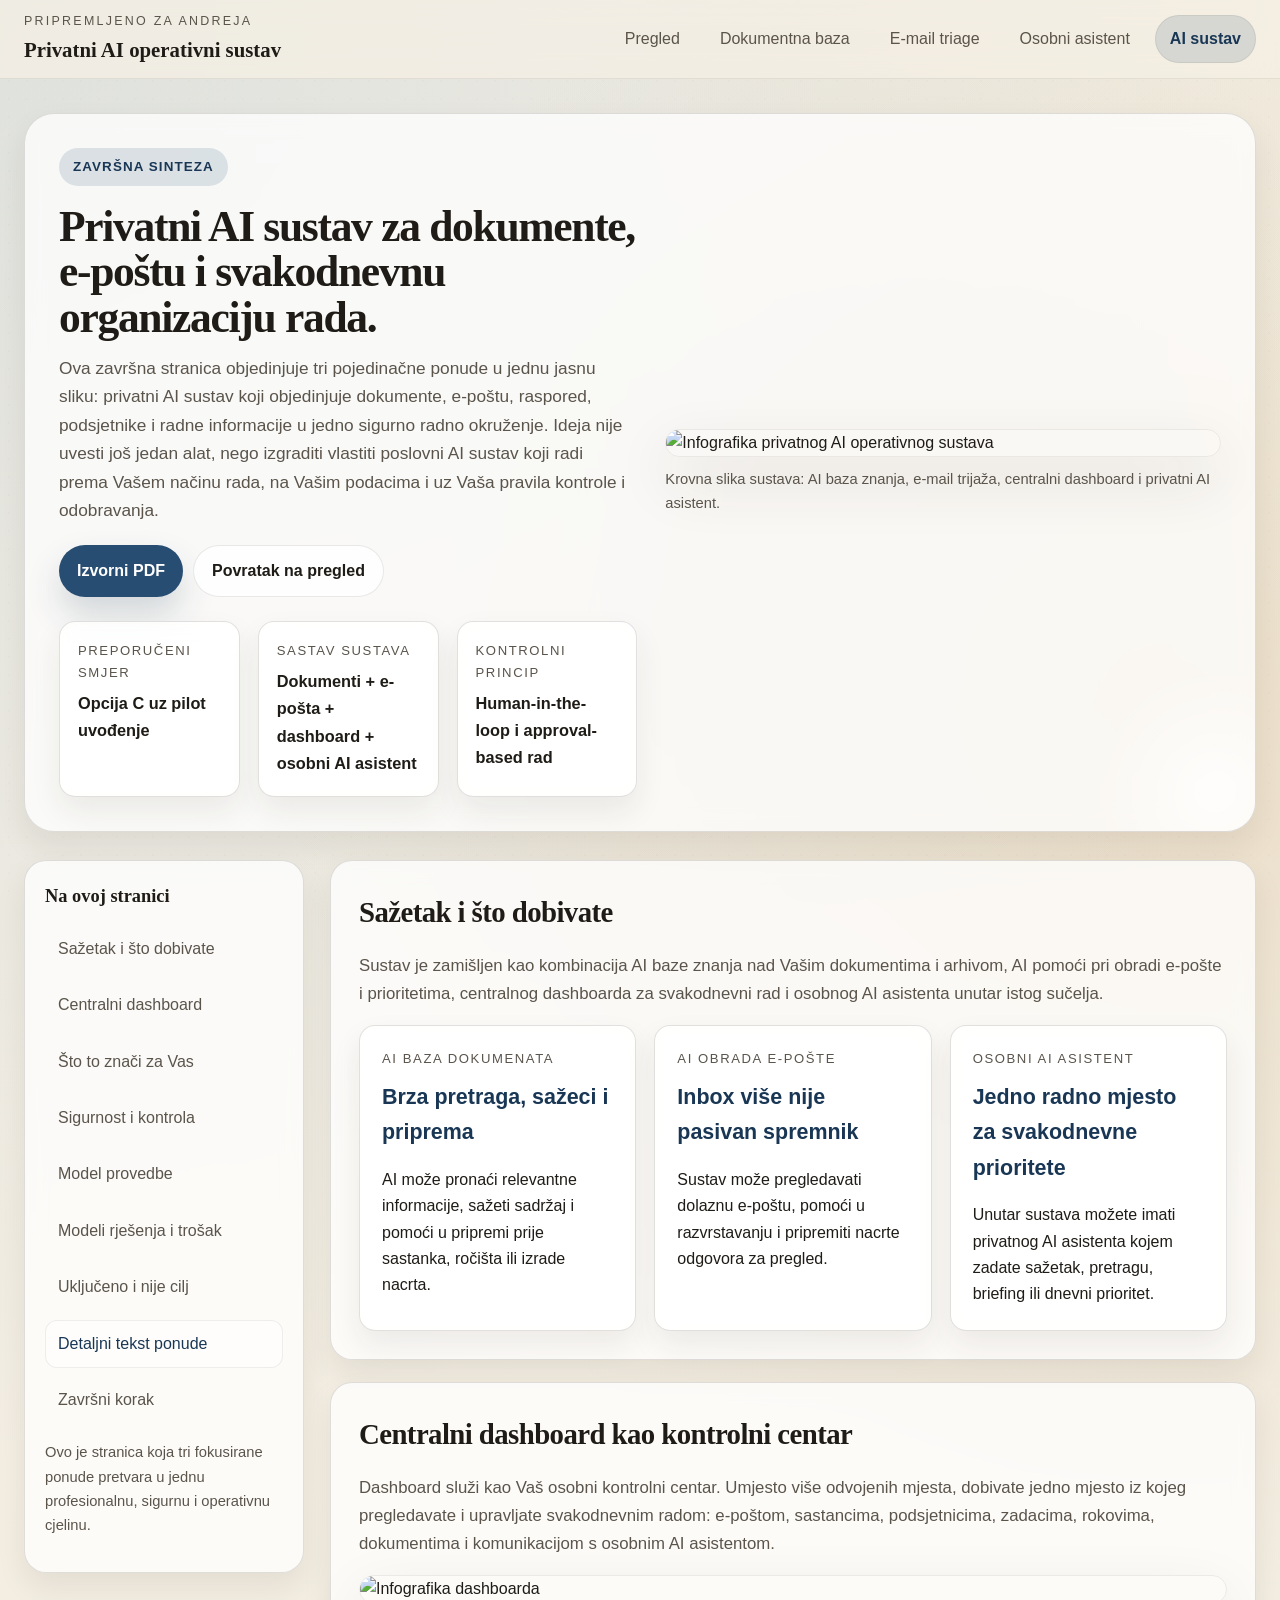
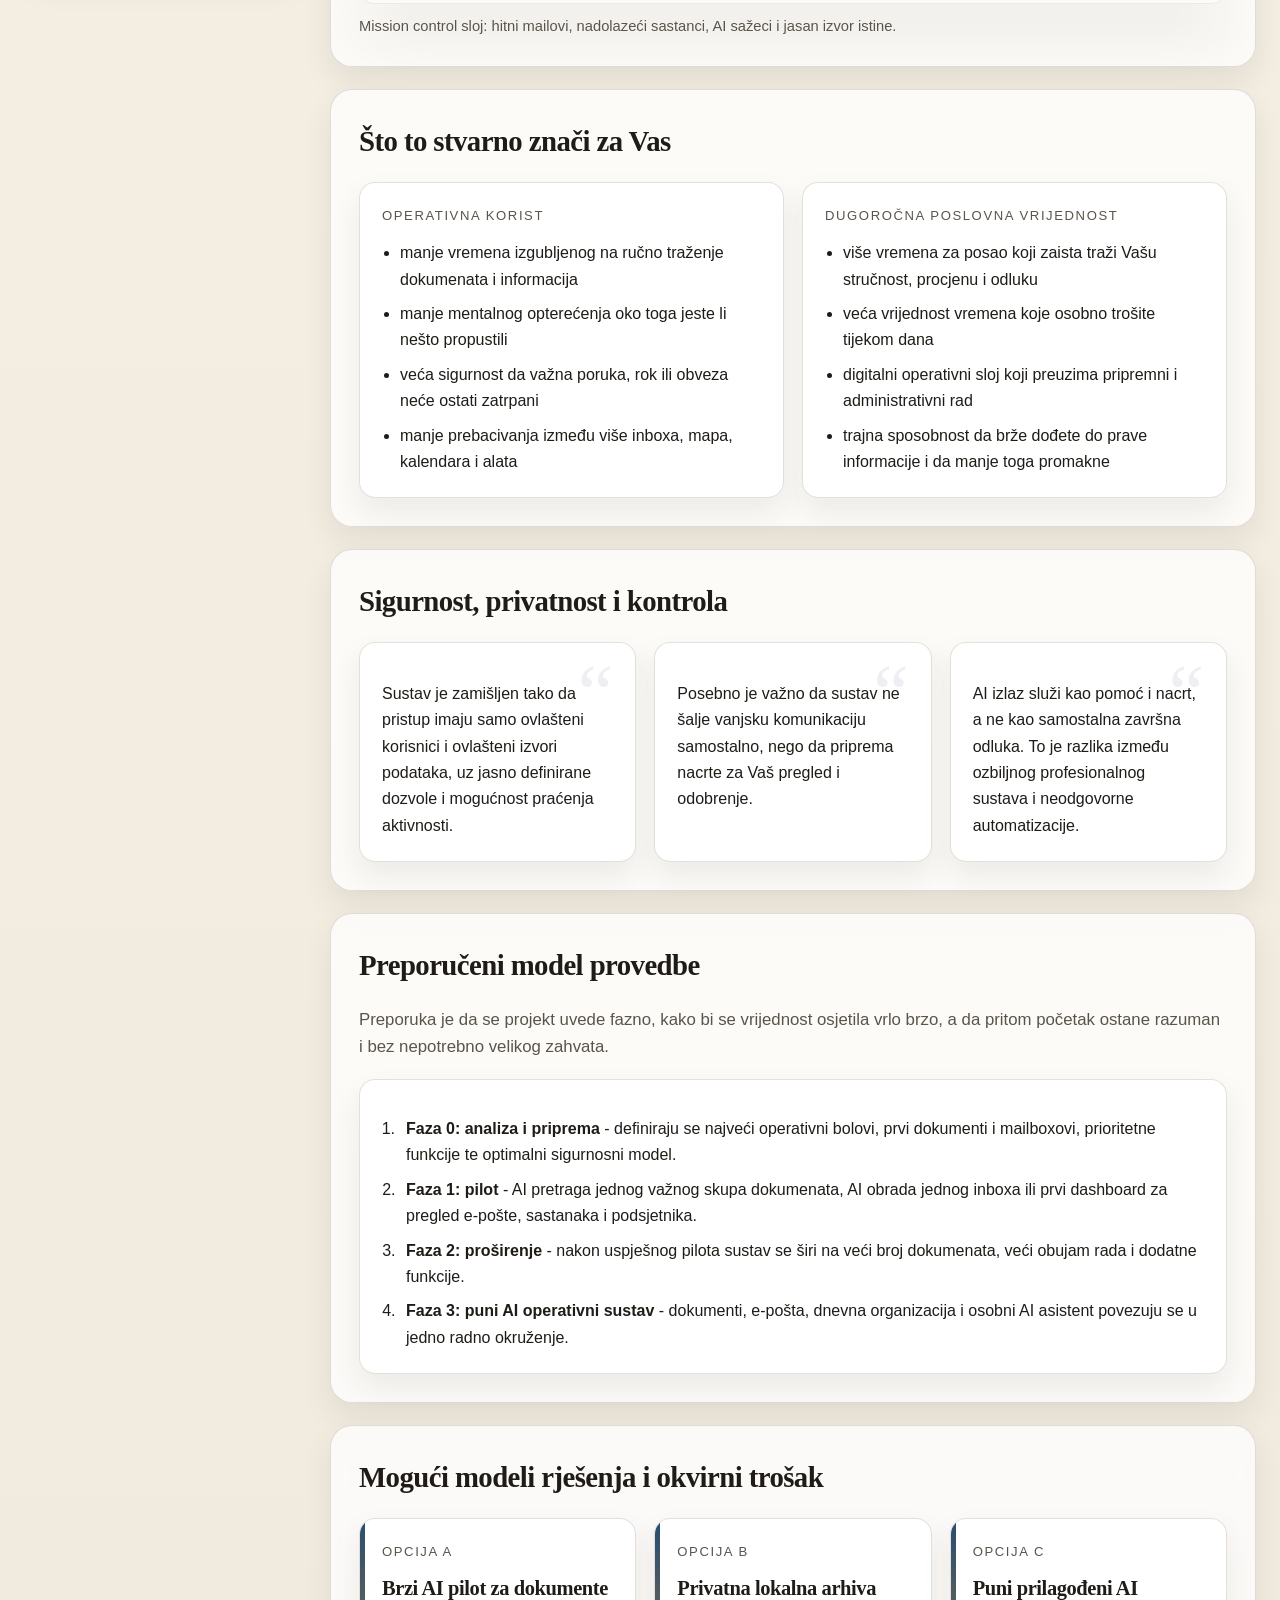
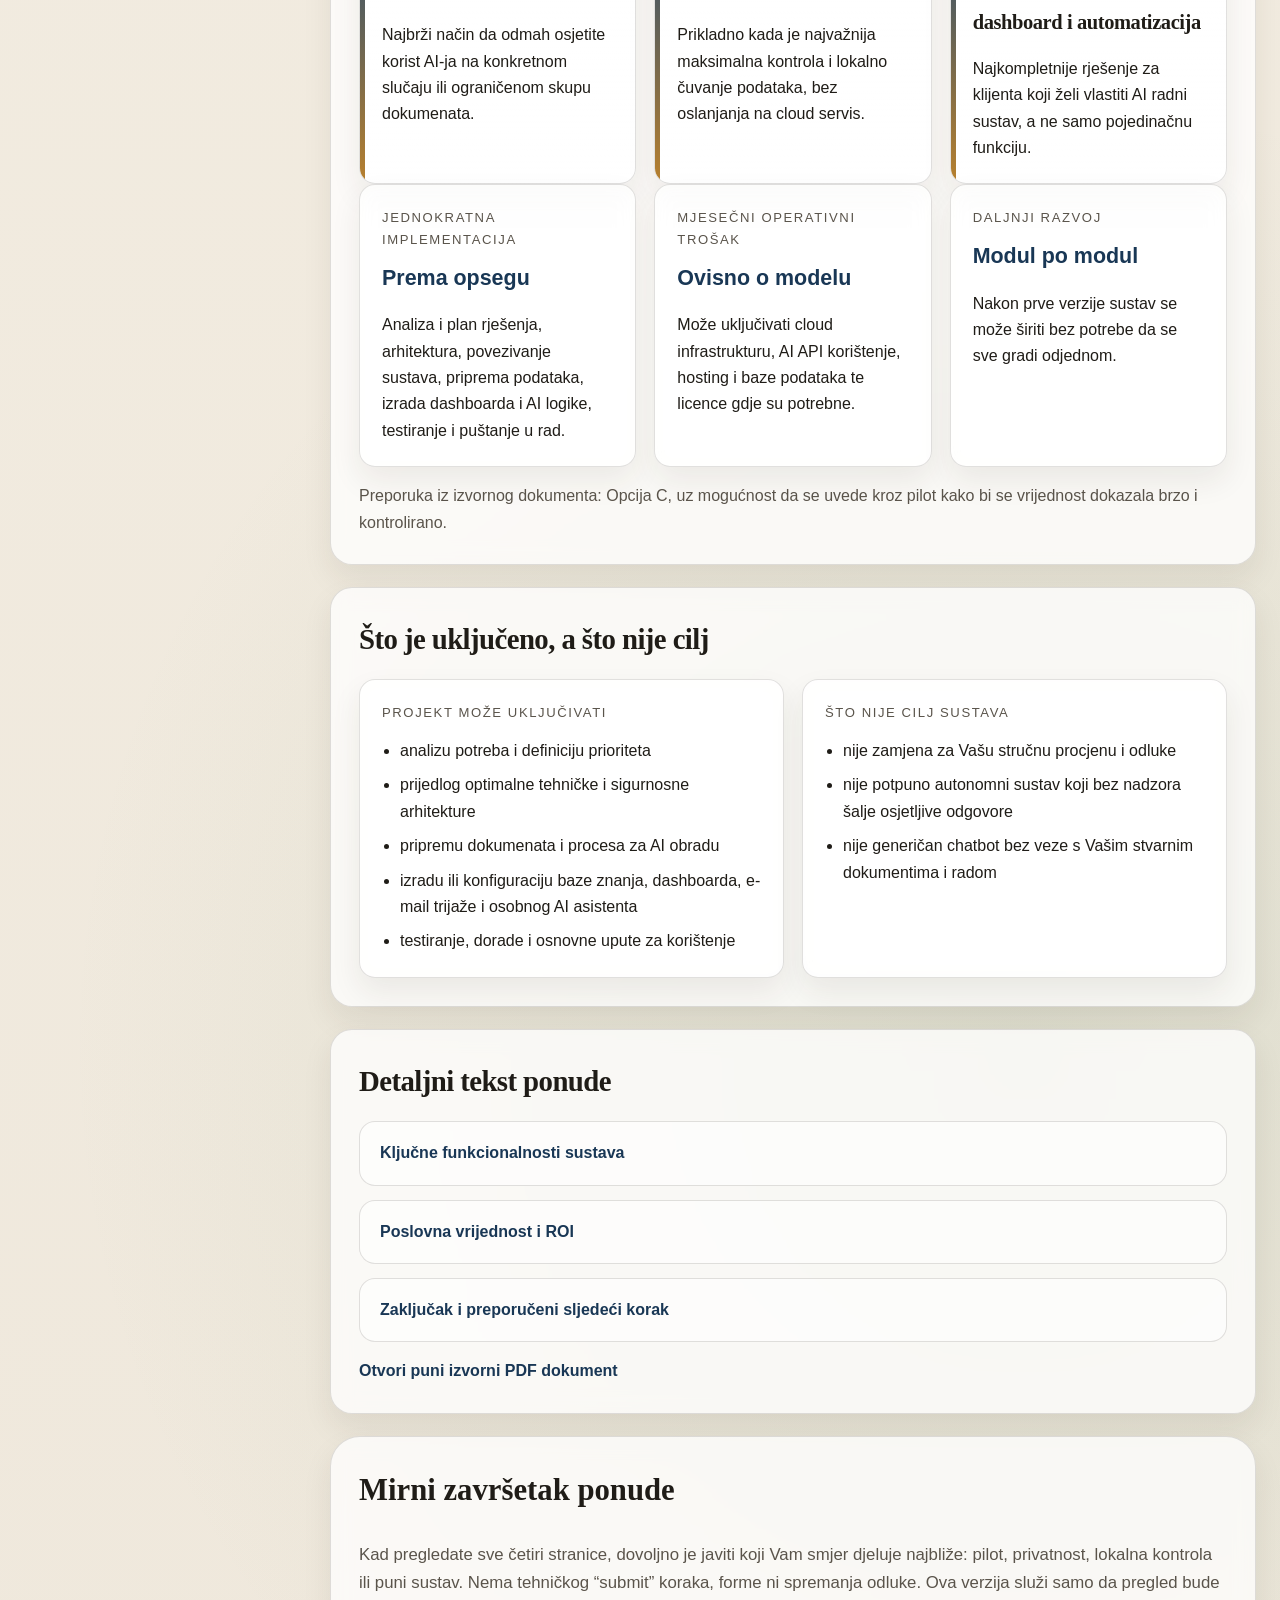
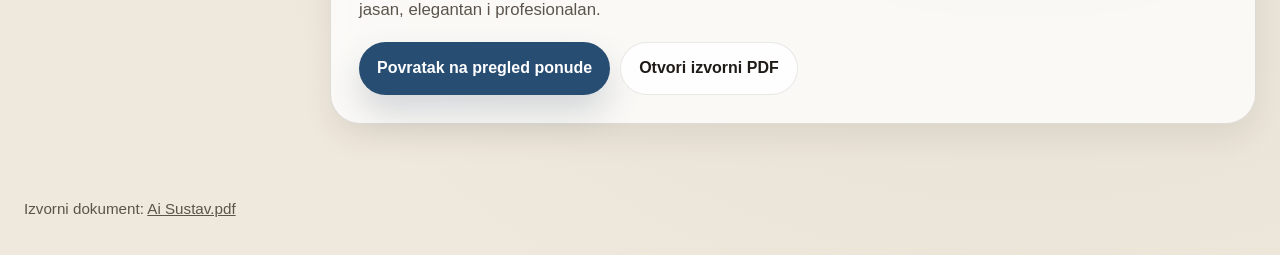
==== ai-sustav.html @ f087aecd "Add Andrej offer microsite" ====
<!DOCTYPE html>
<html lang="hr">
<head>
  <meta charset="UTF-8">
  <meta name="viewport" content="width=device-width, initial-scale=1.0">
  <title>Privatni AI sustav | Ponuda za Andreja</title>
  <link rel="stylesheet" href="styles.css">
  <link rel="icon" href="favicon.svg" type="image/svg+xml">
</head>
<body class="theme-system">
  <header class="topbar">
    <div class="topbar-inner">
      <div class="brand">
        <span class="brand-kicker">Pripremljeno za Andreja</span>
        <span class="brand-name">Privatni AI operativni sustav</span>
      </div>
      <nav class="site-nav" aria-label="Glavna navigacija">
        <a href="index.html">Pregled</a>
        <a href="dokumentna-baza.html">Dokumentna baza</a>
        <a href="email-triage.html">E-mail triage</a>
        <a href="osobni-asistent.html">Osobni asistent</a>
        <a href="ai-sustav.html">AI sustav</a>
      </nav>
    </div>
  </header>

  <main class="page-shell">
    <section class="hero">
      <div class="hero-grid">
        <div>
          <span class="eyebrow">Završna sinteza</span>
          <h1>Privatni AI sustav za dokumente, e-poštu i svakodnevnu organizaciju rada.</h1>
          <p class="hero-lead">
            Ova završna stranica objedinjuje tri pojedinačne ponude u jednu jasnu sliku: privatni AI sustav koji
            objedinjuje dokumente, e-poštu, raspored, podsjetnike i radne informacije u jedno sigurno radno okruženje.
            Ideja nije uvesti još jedan alat, nego izgraditi vlastiti poslovni AI sustav koji radi prema Vašem načinu rada,
            na Vašim podacima i uz Vaša pravila kontrole i odobravanja.
          </p>
          <div class="action-row">
            <a class="button-link" href="Ai Sustav.pdf">Izvorni PDF</a>
            <a class="button-link secondary" href="index.html">Povratak na pregled</a>
          </div>
          <div class="hero-meta">
            <article class="meta-card">
              <span class="meta-label">Preporučeni smjer</span>
              <span class="meta-value">Opcija C uz pilot uvođenje</span>
            </article>
            <article class="meta-card">
              <span class="meta-label">Sastav sustava</span>
              <span class="meta-value">Dokumenti + e-pošta + dashboard + osobni AI asistent</span>
            </article>
            <article class="meta-card">
              <span class="meta-label">Kontrolni princip</span>
              <span class="meta-value">Human-in-the-loop i approval-based rad</span>
            </article>
          </div>
        </div>
        <figure class="hero-figure">
          <img src="ai sustav - ovo na kraju.png" alt="Infografika privatnog AI operativnog sustava">
          <figcaption class="figure-caption">Krovna slika sustava: AI baza znanja, e-mail trijaža, centralni dashboard i privatni AI asistent.</figcaption>
        </figure>
      </div>
    </section>

    <div class="page-layout">
      <aside class="toc-panel">
        <h2 class="toc-title">Na ovoj stranici</h2>
        <ol class="toc-list"></ol>
        <p class="toc-help">Ovo je stranica koja tri fokusirane ponude pretvara u jednu profesionalnu, sigurnu i operativnu cjelinu.</p>
      </aside>

      <div class="content-stack">
        <section class="content-panel" data-toc="Sažetak i što dobivate">
          <h2>Sažetak i što dobivate</h2>
          <p class="lede">
            Sustav je zamišljen kao kombinacija AI baze znanja nad Vašim dokumentima i arhivom, AI pomoći pri obradi
            e-pošte i prioritetima, centralnog dashboarda za svakodnevni rad i osobnog AI asistenta unutar istog sučelja.
          </p>
          <div class="fact-grid">
            <article class="fact-card">
              <span class="fact-label">AI baza dokumenata</span>
              <strong>Brza pretraga, sažeci i priprema</strong>
              <p>AI može pronaći relevantne informacije, sažeti sadržaj i pomoći u pripremi prije sastanka, ročišta ili izrade nacrta.</p>
            </article>
            <article class="fact-card">
              <span class="fact-label">AI obrada e-pošte</span>
              <strong>Inbox više nije pasivan spremnik</strong>
              <p>Sustav može pregledavati dolaznu e-poštu, pomoći u razvrstavanju i pripremiti nacrte odgovora za pregled.</p>
            </article>
            <article class="fact-card">
              <span class="fact-label">Osobni AI asistent</span>
              <strong>Jedno radno mjesto za svakodnevne prioritete</strong>
              <p>Unutar sustava možete imati privatnog AI asistenta kojem zadate sažetak, pretragu, briefing ili dnevni prioritet.</p>
            </article>
          </div>
        </section>

        <section class="content-panel" data-toc="Centralni dashboard">
          <h2>Centralni dashboard kao kontrolni centar</h2>
          <p class="lede">
            Dashboard služi kao Vaš osobni kontrolni centar. Umjesto više odvojenih mjesta, dobivate jedno mjesto iz
            kojeg pregledavate i upravljate svakodnevnim radom: e-poštom, sastancima, podsjetnicima, zadacima,
            rokovima, dokumentima i komunikacijom s osobnim AI asistentom.
          </p>
          <figure class="inline-figure">
            <img src="dashboard.png" alt="Infografika dashboarda">
            <figcaption class="figure-caption">Mission control sloj: hitni mailovi, nadolazeći sastanci, AI sažeci i jasan izvor istine.</figcaption>
          </figure>
        </section>

        <section class="content-panel" data-toc="Što to znači za Vas">
          <h2>Što to stvarno znači za Vas</h2>
          <div class="split-grid">
            <article class="list-card">
              <span class="fact-label">Operativna korist</span>
              <ul>
                <li>manje vremena izgubljenog na ručno traženje dokumenata i informacija</li>
                <li>manje mentalnog opterećenja oko toga jeste li nešto propustili</li>
                <li>veća sigurnost da važna poruka, rok ili obveza neće ostati zatrpani</li>
                <li>manje prebacivanja između više inboxa, mapa, kalendara i alata</li>
              </ul>
            </article>
            <article class="list-card">
              <span class="fact-label">Dugoročna poslovna vrijednost</span>
              <ul>
                <li>više vremena za posao koji zaista traži Vašu stručnost, procjenu i odluku</li>
                <li>veća vrijednost vremena koje osobno trošite tijekom dana</li>
                <li>digitalni operativni sloj koji preuzima pripremni i administrativni rad</li>
                <li>trajna sposobnost da brže dođete do prave informacije i da manje toga promakne</li>
              </ul>
            </article>
          </div>
        </section>

        <section class="content-panel" data-toc="Sigurnost i kontrola">
          <h2>Sigurnost, privatnost i kontrola</h2>
          <div class="quote-grid">
            <article class="quote-card">
              <p>Sustav je zamišljen tako da pristup imaju samo ovlašteni korisnici i ovlašteni izvori podataka, uz jasno definirane dozvole i mogućnost praćenja aktivnosti.</p>
            </article>
            <article class="quote-card">
              <p>Posebno je važno da sustav ne šalje vanjsku komunikaciju samostalno, nego da priprema nacrte za Vaš pregled i odobrenje.</p>
            </article>
            <article class="quote-card">
              <p>AI izlaz služi kao pomoć i nacrt, a ne kao samostalna završna odluka. To je razlika između ozbiljnog profesionalnog sustava i neodgovorne automatizacije.</p>
            </article>
          </div>
        </section>

        <section class="content-panel" data-toc="Model provedbe">
          <h2>Preporučeni model provedbe</h2>
          <p class="lede">
            Preporuka je da se projekt uvede fazno, kako bi se vrijednost osjetila vrlo brzo, a da pritom početak ostane
            razuman i bez nepotrebno velikog zahvata.
          </p>
          <article class="timeline-card">
            <ol class="timeline-list">
              <li><strong>Faza 0: analiza i priprema</strong> - definiraju se najveći operativni bolovi, prvi dokumenti i mailboxovi, prioritetne funkcije te optimalni sigurnosni model.</li>
              <li><strong>Faza 1: pilot</strong> - AI pretraga jednog važnog skupa dokumenata, AI obrada jednog inboxa ili prvi dashboard za pregled e-pošte, sastanaka i podsjetnika.</li>
              <li><strong>Faza 2: proširenje</strong> - nakon uspješnog pilota sustav se širi na veći broj dokumenata, veći obujam rada i dodatne funkcije.</li>
              <li><strong>Faza 3: puni AI operativni sustav</strong> - dokumenti, e-pošta, dnevna organizacija i osobni AI asistent povezuju se u jedno radno okruženje.</li>
            </ol>
          </article>
        </section>

        <section class="content-panel" data-toc="Modeli rješenja i trošak">
          <h2>Mogući modeli rješenja i okvirni trošak</h2>
          <div class="option-grid">
            <article class="option-card">
              <span class="option-label">Opcija A</span>
              <h3 class="option-title">Brzi AI pilot za dokumente</h3>
              <p>Najbrži način da odmah osjetite korist AI-ja na konkretnom slučaju ili ograničenom skupu dokumenata.</p>
            </article>
            <article class="option-card">
              <span class="option-label">Opcija B</span>
              <h3 class="option-title">Privatna lokalna arhiva</h3>
              <p>Prikladno kada je najvažnija maksimalna kontrola i lokalno čuvanje podataka, bez oslanjanja na cloud servis.</p>
            </article>
            <article class="option-card">
              <span class="option-label">Opcija C</span>
              <h3 class="option-title">Puni prilagođeni AI dashboard i automatizacija</h3>
              <p>Najkompletnije rješenje za klijenta koji želi vlastiti AI radni sustav, a ne samo pojedinačnu funkciju.</p>
            </article>
          </div>
          <div class="pricing-grid">
            <article class="pricing-card">
              <span class="pricing-label">Jednokratna implementacija</span>
              <span class="pricing-value">Prema opsegu</span>
              <p>Analiza i plan rješenja, arhitektura, povezivanje sustava, priprema podataka, izrada dashboarda i AI logike, testiranje i puštanje u rad.</p>
            </article>
            <article class="pricing-card">
              <span class="pricing-label">Mjesečni operativni trošak</span>
              <span class="pricing-value">Ovisno o modelu</span>
              <p>Može uključivati cloud infrastrukturu, AI API korištenje, hosting i baze podataka te licence gdje su potrebne.</p>
            </article>
            <article class="pricing-card">
              <span class="pricing-label">Daljnji razvoj</span>
              <span class="pricing-value">Modul po modul</span>
              <p>Nakon prve verzije sustav se može širiti bez potrebe da se sve gradi odjednom.</p>
            </article>
          </div>
          <p class="muted">Preporuka iz izvornog dokumenta: Opcija C, uz mogućnost da se uvede kroz pilot kako bi se vrijednost dokazala brzo i kontrolirano.</p>
        </section>

        <section class="content-panel" data-toc="Uključeno i nije cilj">
          <h2>Što je uključeno, a što nije cilj</h2>
          <div class="split-grid">
            <article class="list-card">
              <span class="fact-label">Projekt može uključivati</span>
              <ul>
                <li>analizu potreba i definiciju prioriteta</li>
                <li>prijedlog optimalne tehničke i sigurnosne arhitekture</li>
                <li>pripremu dokumenata i procesa za AI obradu</li>
                <li>izradu ili konfiguraciju baze znanja, dashboarda, e-mail trijaže i osobnog AI asistenta</li>
                <li>testiranje, dorade i osnovne upute za korištenje</li>
              </ul>
            </article>
            <article class="list-card">
              <span class="fact-label">Što nije cilj sustava</span>
              <ul>
                <li>nije zamjena za Vašu stručnu procjenu i odluke</li>
                <li>nije potpuno autonomni sustav koji bez nadzora šalje osjetljive odgovore</li>
                <li>nije generičan chatbot bez veze s Vašim stvarnim dokumentima i radom</li>
              </ul>
            </article>
          </div>
        </section>

        <section class="content-panel" data-toc="Detaljni tekst ponude">
          <h2>Detaljni tekst ponude</h2>
          <details class="expandable">
            <summary>Ključne funkcionalnosti sustava</summary>
            <div class="expandable-content stack-sm">
              <p>Sustav može pretraživati postojeće dokumente, OCR-irati nove skenove i omogućiti brzo pronalaženje sadržaja kroz prirodni upit, umjesto ručnog prekopavanja po mapama.</p>
              <p>Može pomagati da inbox prestane biti pasivan spremnik svega i postane radni tok: označavanje važnih poruka, grupiranje po hitnosti ili vrsti, isticanje poruka koje traže odgovor, odluku ili follow-up te pripremu nacrta odgovora za pregled.</p>
              <p>AI asistent unutar sustava nije generičan. Njegova vrijednost je u tome što radi na Vašim dokumentima, Vašem kontekstu i Vašem načinu rada.</p>
            </div>
          </details>
          <details class="expandable">
            <summary>Poslovna vrijednost i ROI</summary>
            <div class="expandable-content stack-sm">
              <p>Ovakav sustav nije zamišljen kao zamjena za stručnu procjenu, nego kao sloj koji preuzima značajan dio operativnog, pripremnog i administrativnog rada koji inače troši sate pažnje svaki tjedan.</p>
              <p>U hrvatskom kontekstu, administrativno-operativna podrška okvirno se najčešće kreće oko približno 1.000 € do 1.450 € neto mjesečno, dok je stvarni trošak poslodavca osjetno viši. Zato ovakav AI sustav ima smisla promatrati kao digitalni operativni sloj koji može preuzeti značajan dio tog rada.</p>
            </div>
          </details>
          <details class="expandable">
            <summary>Zaključak i preporučeni sljedeći korak</summary>
            <div class="expandable-content stack-sm">
              <p>Najveća vrijednost nije samo u tome što sustav “ima AI”, nego u tome što taj AI radi korisne, konkretne i svakodnevno primjenjive stvari: brže pronalazi informacije, smanjuje ručni rad, donosi više reda u svakodnevni operativni kaos i pomaže da manje toga promakne.</p>
              <p>Predloženi sljedeći korak je kratka faza definicije opsega nakon koje se zaključuje koja je prva verzija najpametniji početak, koji je idealan pilot i koji su prioritetni moduli.</p>
            </div>
          </details>
          <p><a class="text-link" href="Ai Sustav.pdf">Otvori puni izvorni PDF dokument</a></p>
        </section>

        <section class="cta-panel" data-toc="Završni korak">
          <h2>Mirni završetak ponude</h2>
          <p class="lede">
            Kad pregledate sve četiri stranice, dovoljno je javiti koji Vam smjer djeluje najbliže: pilot, privatnost,
            lokalna kontrola ili puni sustav. Nema tehničkog “submit” koraka, forme ni spremanja odluke. Ova verzija služi
            samo da pregled bude jasan, elegantan i profesionalan.
          </p>
          <div class="action-row">
            <a class="button-link" href="index.html">Povratak na pregled ponude</a>
            <a class="button-link secondary" href="Ai Sustav.pdf">Otvori izvorni PDF</a>
          </div>
        </section>
      </div>
    </div>
  </main>

  <footer class="site-footer">
    <div class="site-footer-inner">
      <p>Izvorni dokument: <a href="Ai Sustav.pdf">Ai Sustav.pdf</a></p>
    </div>
  </footer>

  <script src="site.js"></script>
</body>
</html>
---- styles.css ----
:root {
  --bg: #f3eee3;
  --bg-soft: rgba(255, 251, 244, 0.78);
  --surface: rgba(255, 255, 255, 0.76);
  --surface-strong: rgba(255, 255, 255, 0.92);
  --line: rgba(44, 39, 31, 0.14);
  --line-strong: rgba(44, 39, 31, 0.22);
  --ink: #1f1c17;
  --ink-soft: #5a544b;
  --accent: #305f83;
  --accent-soft: rgba(48, 95, 131, 0.13);
  --accent-strong: #1f4f73;
  --accent-alt: #b47a26;
  --shadow: 0 24px 60px rgba(49, 38, 20, 0.12);
  --shadow-soft: 0 14px 30px rgba(49, 38, 20, 0.08);
  --radius-xl: 30px;
  --radius-lg: 22px;
  --radius-md: 16px;
  --radius-sm: 12px;
  --content-width: 1480px;
  --font-display: "Palatino Linotype", "Book Antiqua", Palatino, serif;
  --font-body: "Aptos", "Segoe UI", "Trebuchet MS", sans-serif;
}

*,
*::before,
*::after {
  box-sizing: border-box;
}

html {
  scroll-behavior: smooth;
}

body {
  margin: 0;
  color: var(--ink);
  font-family: var(--font-body);
  line-height: 1.65;
  background:
    radial-gradient(circle at top left, rgba(88, 136, 173, 0.14), transparent 28%),
    radial-gradient(circle at 92% 14%, rgba(180, 122, 38, 0.14), transparent 20%),
    radial-gradient(circle at 80% 84%, rgba(90, 134, 92, 0.12), transparent 22%),
    linear-gradient(180deg, #f5f0e5 0%, #efe8dc 100%);
}

body::before {
  content: "";
  position: fixed;
  inset: 0;
  pointer-events: none;
  background-image:
    linear-gradient(rgba(255, 255, 255, 0.08), rgba(255, 255, 255, 0.08)),
    radial-gradient(rgba(31, 28, 23, 0.03) 0.75px, transparent 0.75px);
  background-size: auto, 18px 18px;
  opacity: 0.42;
  mix-blend-mode: multiply;
}

body.theme-docs {
  --accent: #65844e;
  --accent-soft: rgba(101, 132, 78, 0.14);
  --accent-strong: #4f6c3c;
  --accent-alt: #c58e34;
}

body.theme-email {
  --accent: #4d7eab;
  --accent-soft: rgba(77, 126, 171, 0.14);
  --accent-strong: #33678f;
  --accent-alt: #c88b2a;
}

body.theme-assistant {
  --accent: #416f9a;
  --accent-soft: rgba(65, 111, 154, 0.14);
  --accent-strong: #285780;
  --accent-alt: #af7c2f;
}

body.theme-system {
  --accent: #284d73;
  --accent-soft: rgba(40, 77, 115, 0.14);
  --accent-strong: #193755;
  --accent-alt: #b7802e;
}

a {
  color: inherit;
}

img {
  display: block;
  max-width: 100%;
}

.topbar {
  position: sticky;
  top: 0;
  z-index: 10;
  backdrop-filter: blur(14px);
  background: rgba(245, 240, 229, 0.72);
  border-bottom: 1px solid rgba(44, 39, 31, 0.08);
}

.topbar-inner,
.page-shell,
.site-footer-inner {
  width: min(calc(100% - 48px), var(--content-width));
  margin: 0 auto;
}

.topbar-inner {
  display: flex;
  align-items: center;
  justify-content: space-between;
  gap: 20px;
  min-height: 78px;
}

.brand {
  display: flex;
  flex-direction: column;
  gap: 2px;
}

.brand-kicker {
  font-size: 0.78rem;
  letter-spacing: 0.18em;
  text-transform: uppercase;
  color: var(--ink-soft);
}

.brand-name {
  font-family: var(--font-display);
  font-size: 1.3rem;
  font-weight: 700;
}

.site-nav {
  display: flex;
  flex-wrap: wrap;
  justify-content: flex-end;
  gap: 10px;
}

.site-nav a {
  padding: 10px 14px;
  border-radius: 999px;
  text-decoration: none;
  color: var(--ink-soft);
  border: 1px solid transparent;
  transition: 160ms ease;
}

.site-nav a:hover,
.site-nav a:focus-visible {
  background: rgba(255, 255, 255, 0.5);
  border-color: rgba(44, 39, 31, 0.1);
  color: var(--ink);
}

.site-nav a.is-current {
  background: var(--accent-soft);
  border-color: rgba(44, 39, 31, 0.08);
  color: var(--accent-strong);
  font-weight: 700;
}

.page-shell {
  padding: 34px 0 72px;
}

.hero,
.content-panel,
.toc-panel,
.cta-panel,
.fact-card,
.option-card,
.teaser-card,
.quote-card,
.comparison-table,
.pricing-card,
.list-card,
.timeline-card,
.meta-card {
  background: var(--surface);
  border: 1px solid var(--line);
  box-shadow: var(--shadow-soft);
  backdrop-filter: blur(10px);
}

.hero {
  position: relative;
  overflow: hidden;
  border-radius: var(--radius-xl);
  padding: 34px;
  margin-bottom: 28px;
}

.hero::after {
  content: "";
  position: absolute;
  inset: auto -80px -80px auto;
  width: 240px;
  height: 240px;
  border-radius: 50%;
  background: radial-gradient(circle, rgba(255, 255, 255, 0.75), transparent 70%);
  pointer-events: none;
}

.hero-grid {
  display: grid;
  grid-template-columns: minmax(0, 1.02fr) minmax(340px, 0.98fr);
  gap: 28px;
  align-items: center;
}

.eyebrow {
  display: inline-flex;
  align-items: center;
  gap: 10px;
  padding: 8px 14px;
  border-radius: 999px;
  background: var(--accent-soft);
  color: var(--accent-strong);
  font-size: 0.84rem;
  font-weight: 700;
  letter-spacing: 0.08em;
  text-transform: uppercase;
}

.hero h1 {
  margin: 18px 0 14px;
  font-family: var(--font-display);
  font-size: clamp(2.6rem, 3.4vw, 4.5rem);
  line-height: 1.04;
  letter-spacing: -0.03em;
}

.hero-lead {
  max-width: 60ch;
  margin: 0 0 20px;
  color: var(--ink-soft);
  font-size: 1.08rem;
}

.hero-meta,
.fact-grid,
.stat-grid,
.option-grid,
.teaser-grid,
.list-grid,
.pricing-grid,
.quote-grid {
  display: grid;
  gap: 18px;
}

.hero-meta {
  grid-template-columns: repeat(3, minmax(0, 1fr));
  margin-top: 24px;
}

.meta-card {
  border-radius: var(--radius-md);
  padding: 18px;
}

.meta-label {
  display: block;
  margin-bottom: 6px;
  color: var(--ink-soft);
  font-size: 0.82rem;
  text-transform: uppercase;
  letter-spacing: 0.12em;
}

.meta-value {
  font-size: 1.02rem;
  font-weight: 700;
}

.hero-figure,
.inline-figure {
  margin: 0;
}

.hero-figure img,
.inline-figure img {
  width: 100%;
  height: auto;
  border-radius: 22px;
  border: 1px solid rgba(44, 39, 31, 0.08);
  box-shadow: var(--shadow);
}

.figure-caption {
  margin-top: 10px;
  color: var(--ink-soft);
  font-size: 0.92rem;
}

.page-layout {
  display: grid;
  grid-template-columns: minmax(220px, 280px) minmax(0, 1fr);
  gap: 26px;
  align-items: start;
}

.toc-panel {
  position: sticky;
  top: 98px;
  border-radius: var(--radius-lg);
  padding: 20px;
}

.toc-title {
  margin: 0 0 14px;
  font-family: var(--font-display);
  font-size: 1.15rem;
}

.toc-list {
  display: flex;
  flex-direction: column;
  gap: 8px;
  margin: 0;
  padding: 0;
  list-style: none;
}

.toc-list a {
  display: block;
  padding: 10px 12px;
  border-radius: 12px;
  text-decoration: none;
  color: var(--ink-soft);
  border: 1px solid transparent;
  transition: 150ms ease;
}

.toc-list a:hover,
.toc-list a:focus-visible,
.toc-list a.is-active {
  background: rgba(255, 255, 255, 0.58);
  border-color: rgba(44, 39, 31, 0.08);
  color: var(--accent-strong);
}

.toc-help {
  margin-top: 16px;
  color: var(--ink-soft);
  font-size: 0.92rem;
}

.content-stack {
  display: flex;
  flex-direction: column;
  gap: 22px;
}

.content-panel {
  border-radius: var(--radius-lg);
  padding: 28px;
}

.content-panel h2,
.content-panel h3 {
  margin-top: 0;
  font-family: var(--font-display);
  letter-spacing: -0.02em;
}

.content-panel h2 {
  margin-bottom: 16px;
  font-size: clamp(1.8rem, 2.2vw, 2.6rem);
}

.content-panel h3 {
  margin-bottom: 12px;
  font-size: 1.28rem;
}

.content-panel p:last-child,
.content-panel ul:last-child,
.content-panel ol:last-child {
  margin-bottom: 0;
}

.lede {
  margin: 0 0 18px;
  color: var(--ink-soft);
  font-size: 1.05rem;
}

.fact-grid,
.stat-grid,
.teaser-grid,
.list-grid,
.pricing-grid,
.quote-grid {
  grid-template-columns: repeat(3, minmax(0, 1fr));
}

.option-grid {
  grid-template-columns: repeat(3, minmax(0, 1fr));
  align-items: stretch;
}

.fact-card,
.option-card,
.teaser-card,
.quote-card,
.pricing-card,
.list-card,
.timeline-card {
  border-radius: var(--radius-md);
  padding: 22px;
}

.fact-card strong,
.stat-value,
.option-price,
.pricing-value {
  display: block;
  font-size: 1.34rem;
  font-weight: 700;
  color: var(--accent-strong);
}

.fact-label,
.option-label,
.pricing-label,
.stat-label {
  display: block;
  margin-bottom: 10px;
  color: var(--ink-soft);
  font-size: 0.82rem;
  letter-spacing: 0.12em;
  text-transform: uppercase;
}

.fact-card p,
.option-card p,
.teaser-card p,
.quote-card p,
.list-card p,
.timeline-card p {
  margin-bottom: 0;
}

.option-card {
  background:
    linear-gradient(180deg, rgba(255, 255, 255, 0.94), rgba(255, 255, 255, 0.76)),
    var(--surface);
  position: relative;
  overflow: hidden;
}

.option-card::before {
  content: "";
  position: absolute;
  inset: 0 auto 0 0;
  width: 5px;
  background: linear-gradient(180deg, var(--accent), var(--accent-alt));
}

.option-title {
  margin: 0 0 10px;
  font-family: var(--font-display);
  font-size: 1.45rem;
}

.option-card ul,
.list-card ul,
.content-panel ul,
.content-panel ol,
.timeline-list {
  margin: 14px 0 0;
  padding-left: 18px;
}

.option-card li + li,
.list-card li + li,
.content-panel li + li,
.timeline-list li + li {
  margin-top: 8px;
}

.badge-row,
.action-row {
  display: flex;
  flex-wrap: wrap;
  gap: 10px;
}

.badge {
  display: inline-flex;
  align-items: center;
  justify-content: center;
  padding: 7px 12px;
  border-radius: 999px;
  background: rgba(255, 255, 255, 0.72);
  border: 1px solid rgba(44, 39, 31, 0.1);
  color: var(--ink-soft);
  font-size: 0.86rem;
  font-weight: 700;
}

.button-link,
.text-link {
  display: inline-flex;
  align-items: center;
  gap: 10px;
  text-decoration: none;
}

.button-link {
  padding: 12px 18px;
  border-radius: 999px;
  background: var(--accent);
  color: #fff;
  font-weight: 700;
  box-shadow: 0 18px 34px rgba(31, 55, 85, 0.18);
}

.button-link.secondary {
  background: rgba(255, 255, 255, 0.82);
  color: var(--ink);
  border: 1px solid rgba(44, 39, 31, 0.1);
  box-shadow: none;
}

.text-link {
  color: var(--accent-strong);
  font-weight: 700;
}

.comparison-table {
  border-radius: var(--radius-lg);
  overflow: hidden;
}

.comparison-table table {
  width: 100%;
  border-collapse: collapse;
}

.comparison-table th,
.comparison-table td {
  padding: 16px 18px;
  text-align: left;
  border-bottom: 1px solid rgba(44, 39, 31, 0.08);
  vertical-align: top;
}

.comparison-table th {
  background: rgba(255, 255, 255, 0.72);
  color: var(--ink-soft);
  font-size: 0.85rem;
  letter-spacing: 0.12em;
  text-transform: uppercase;
}

.comparison-table tr:last-child td {
  border-bottom: none;
}

.split-grid {
  display: grid;
  grid-template-columns: repeat(2, minmax(0, 1fr));
  gap: 18px;
}

.quote-card {
  position: relative;
}

.quote-card::before {
  content: "“";
  position: absolute;
  right: 22px;
  top: 10px;
  font-family: var(--font-display);
  font-size: 5rem;
  line-height: 1;
  color: rgba(31, 55, 85, 0.08);
}

.quote-source {
  margin-top: 12px;
  color: var(--ink-soft);
  font-size: 0.92rem;
}

.expandable {
  border: 1px solid var(--line);
  border-radius: var(--radius-md);
  background: rgba(255, 255, 255, 0.56);
  overflow: hidden;
}

.expandable + .expandable {
  margin-top: 14px;
}

.expandable summary {
  cursor: pointer;
  list-style: none;
  padding: 18px 20px;
  font-weight: 700;
  color: var(--accent-strong);
}

.expandable summary::-webkit-details-marker {
  display: none;
}

.expandable-content {
  padding: 0 20px 20px;
}

.expandable-content > :first-child {
  margin-top: 0;
}

.timeline-list {
  margin: 0;
}

.timeline-list li {
  padding-left: 6px;
}

.cta-panel {
  border-radius: var(--radius-xl);
  padding: 28px;
}

.cta-panel h2 {
  margin-top: 0;
  font-family: var(--font-display);
  font-size: clamp(1.85rem, 2.4vw, 2.8rem);
}

.muted {
  color: var(--ink-soft);
}

.site-footer {
  padding: 0 0 34px;
}

.site-footer-inner {
  color: var(--ink-soft);
  font-size: 0.95rem;
}

.site-footer-inner p {
  margin: 0;
}

.stack-sm > * + * {
  margin-top: 12px;
}

.stack-md > * + * {
  margin-top: 18px;
}

.stack-lg > * + * {
  margin-top: 24px;
}

@media (max-width: 1180px) {
  .hero-grid,
  .page-layout,
  .split-grid {
    grid-template-columns: 1fr;
  }

  .toc-panel {
    position: static;
  }

  .fact-grid,
  .stat-grid,
  .option-grid,
  .teaser-grid,
  .list-grid,
  .pricing-grid,
  .quote-grid,
  .hero-meta {
    grid-template-columns: repeat(2, minmax(0, 1fr));
  }
}

@media (max-width: 760px) {
  .topbar-inner,
  .page-shell,
  .site-footer-inner {
    width: min(calc(100% - 28px), var(--content-width));
  }

  .topbar-inner {
    align-items: flex-start;
    padding: 14px 0;
  }

  .site-nav {
    justify-content: flex-start;
  }

  .hero,
  .content-panel,
  .toc-panel,
  .cta-panel {
    padding: 22px;
  }

  .fact-grid,
  .stat-grid,
  .option-grid,
  .teaser-grid,
  .list-grid,
  .pricing-grid,
  .quote-grid,
  .hero-meta {
    grid-template-columns: 1fr;
  }

  .hero h1 {
    font-size: 2.4rem;
  }
}
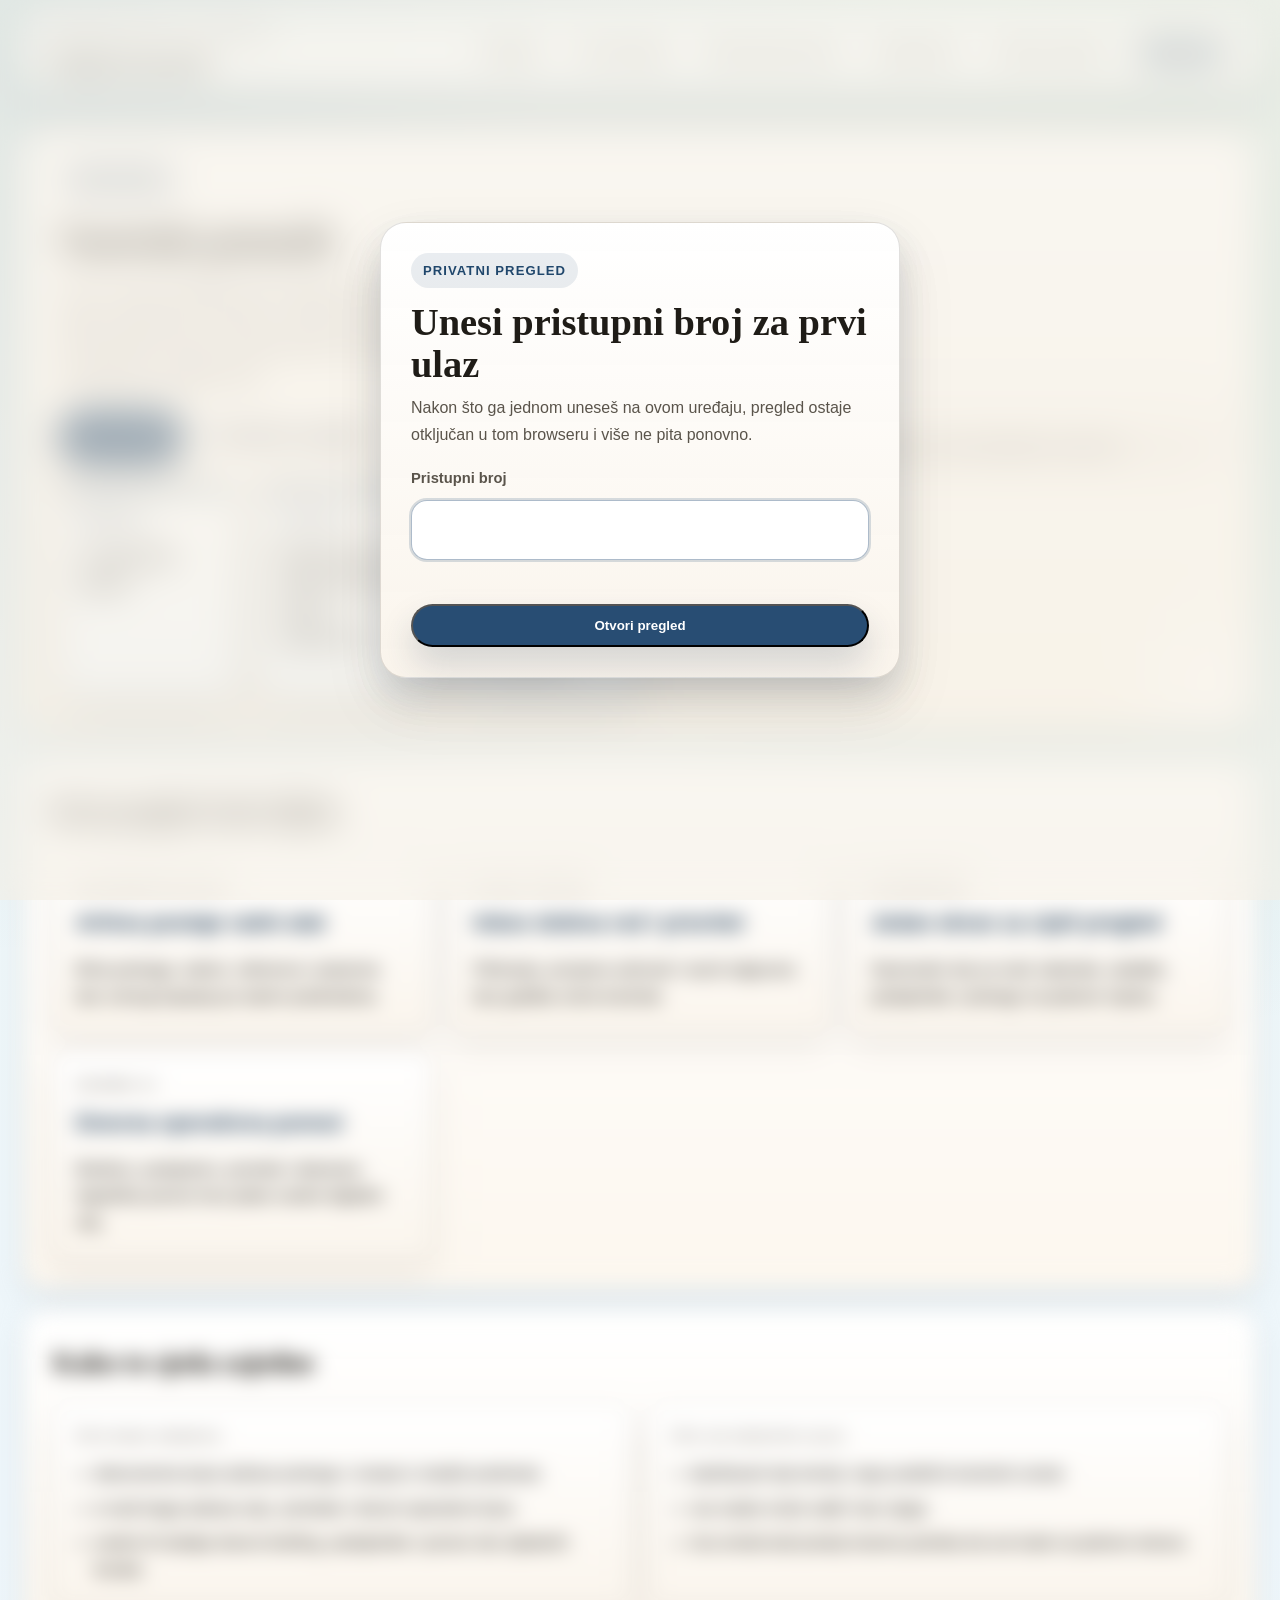
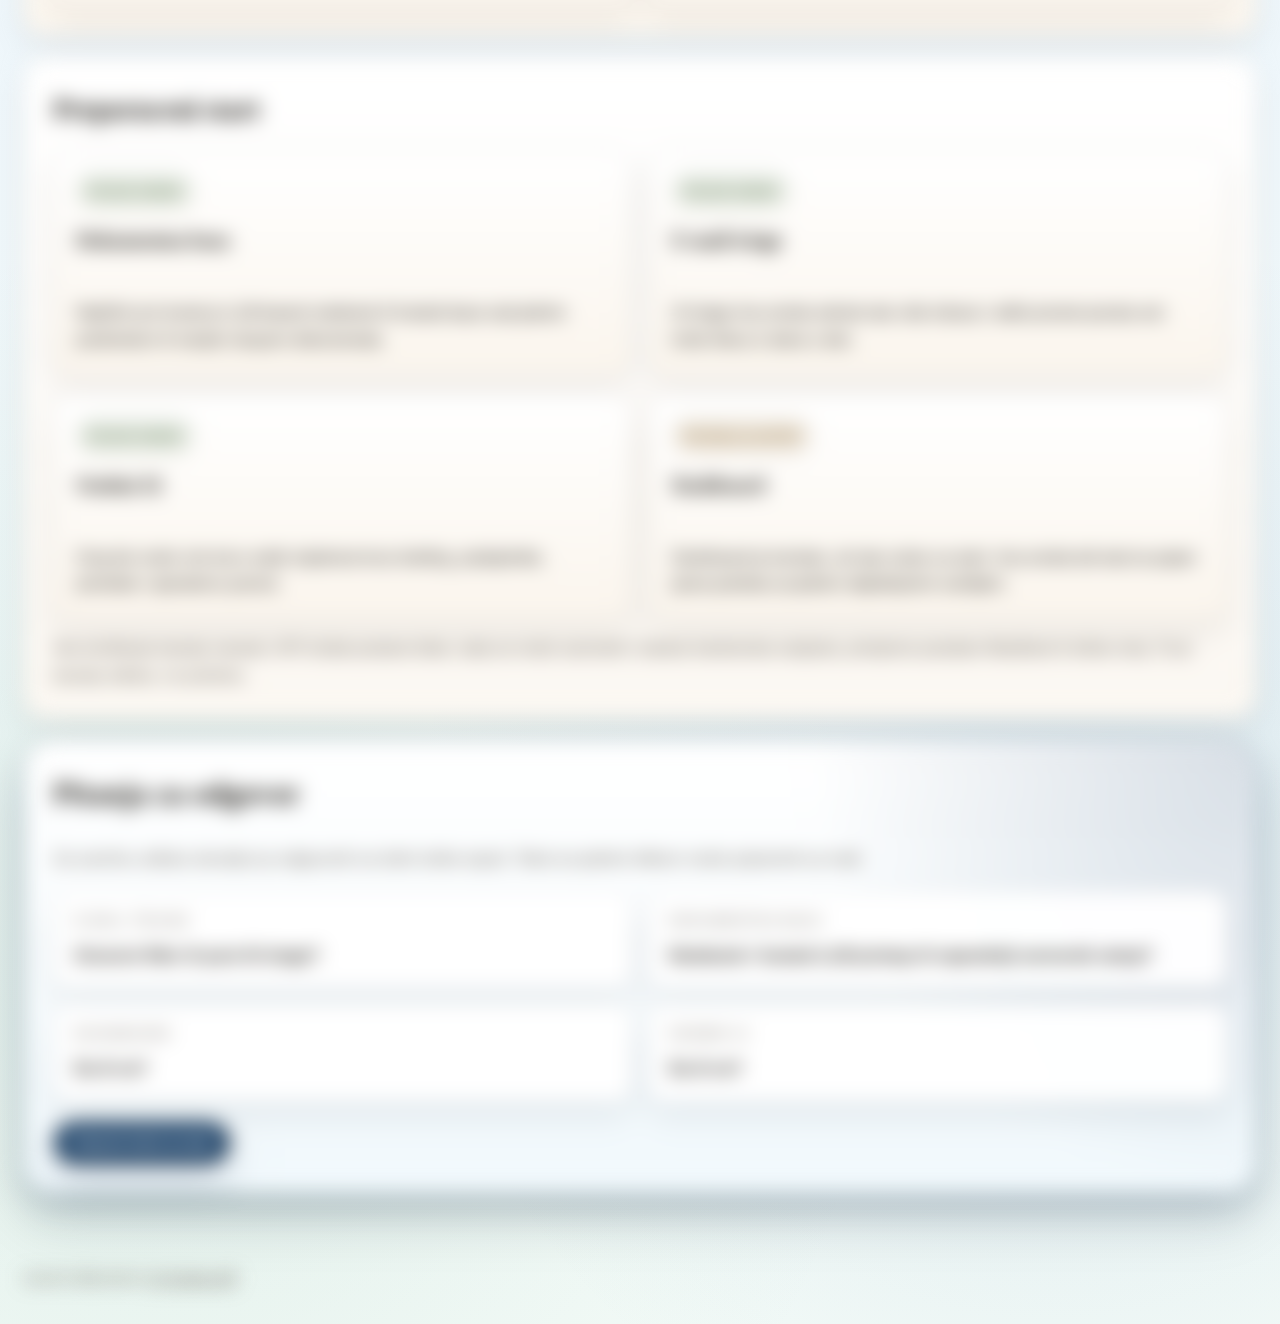
==== commit d98e9dc3: "Refine Andrej offer structure and add dashboard page" ====
--- a/ai-sustav.html
+++ b/ai-sustav.html
@@ -3,7 +3,7 @@
 <head>
   <meta charset="UTF-8">
   <meta name="viewport" content="width=device-width, initial-scale=1.0">
-  <title>Privatni AI sustav | Ponuda za Andreja</title>
+  <title>Zakljucak | Ponuda za Andreja</title>
   <link rel="stylesheet" href="styles.css">
   <link rel="icon" href="favicon.svg" type="image/svg+xml">
 </head>
@@ -12,14 +12,15 @@
     <div class="topbar-inner">
       <div class="brand">
         <span class="brand-kicker">Pripremljeno za Andreja</span>
-        <span class="brand-name">Privatni AI operativni sustav</span>
+        <span class="brand-name">Zakljucak ponude</span>
       </div>
       <nav class="site-nav" aria-label="Glavna navigacija">
         <a href="index.html">Pregled</a>
+        <a href="email-triage.html">E-mail triage</a>
         <a href="dokumentna-baza.html">Dokumentna baza</a>
-        <a href="email-triage.html">E-mail triage</a>
+        <a href="dashboard.html">Dashboard</a>
         <a href="osobni-asistent.html">Osobni asistent</a>
-        <a href="ai-sustav.html">AI sustav</a>
+        <a href="ai-sustav.html">Zakljucak</a>
       </nav>
     </div>
   </header>
@@ -28,13 +29,12 @@
     <section class="hero">
       <div class="hero-grid">
         <div>
-          <span class="eyebrow">Završna sinteza</span>
-          <h1>Privatni AI sustav za dokumente, e-poštu i svakodnevnu organizaciju rada.</h1>
+          <span class="eyebrow">Zakljucak</span>
+          <h1>Sazetak ponude</h1>
           <p class="hero-lead">
-            Ova završna stranica objedinjuje tri pojedinačne ponude u jednu jasnu sliku: privatni AI sustav koji
-            objedinjuje dokumente, e-poštu, raspored, podsjetnike i radne informacije u jedno sigurno radno okruženje.
-            Ideja nije uvesti još jedan alat, nego izgraditi vlastiti poslovni AI sustav koji radi prema Vašem načinu rada,
-            na Vašim podacima i uz Vaša pravila kontrole i odobravanja.
+            Ovo je završni pregled četiri odvojene ponude: dokumentna baza, e-mail triage, dashboard i osobni AI.
+            Svaka može stajati sama. Zajedno čine jedan širi operativni sustav za dokumente, komunikaciju,
+            organizaciju i svakodnevni pregled rada.
           </p>
           <div class="action-row">
             <a class="button-link" href="Ai Sustav.pdf">Izvorni PDF</a>
@@ -42,228 +42,145 @@
           </div>
           <div class="hero-meta">
             <article class="meta-card">
-              <span class="meta-label">Preporučeni smjer</span>
-              <span class="meta-value">Opcija C uz pilot uvođenje</span>
+              <span class="meta-label">Moduli</span>
+              <span class="meta-value">4 odvojena dijela</span>
             </article>
             <article class="meta-card">
-              <span class="meta-label">Sastav sustava</span>
-              <span class="meta-value">Dokumenti + e-pošta + dashboard + osobni AI asistent</span>
+              <span class="meta-label">Logika</span>
+              <span class="meta-value">Modularno, bez obveze da sve krene odjednom</span>
             </article>
             <article class="meta-card">
-              <span class="meta-label">Kontrolni princip</span>
-              <span class="meta-value">Human-in-the-loop i approval-based rad</span>
+              <span class="meta-label">Praktični start</span>
+              <span class="meta-value">Baza + e-mail triage + osobni AI, dashboard po potrebi</span>
             </article>
           </div>
         </div>
         <figure class="hero-figure">
-          <img src="ai sustav - ovo na kraju.png" alt="Infografika privatnog AI operativnog sustava">
-          <figcaption class="figure-caption">Krovna slika sustava: AI baza znanja, e-mail trijaža, centralni dashboard i privatni AI asistent.</figcaption>
+          <img src="ai sustav - ovo na kraju.png" alt="Sažetak cijele ponude">
+          <figcaption class="figure-caption">Jedna slika za četiri modula: dokumenti, e-mail, dashboard i osobni AI.</figcaption>
         </figure>
       </div>
     </section>
 
     <div class="page-layout">
-      <aside class="toc-panel">
-        <h2 class="toc-title">Na ovoj stranici</h2>
-        <ol class="toc-list"></ol>
-        <p class="toc-help">Ovo je stranica koja tri fokusirane ponude pretvara u jednu profesionalnu, sigurnu i operativnu cjelinu.</p>
-      </aside>
-
       <div class="content-stack">
-        <section class="content-panel" data-toc="Sažetak i što dobivate">
-          <h2>Sažetak i što dobivate</h2>
-          <p class="lede">
-            Sustav je zamišljen kao kombinacija AI baze znanja nad Vašim dokumentima i arhivom, AI pomoći pri obradi
-            e-pošte i prioritetima, centralnog dashboarda za svakodnevni rad i osobnog AI asistenta unutar istog sučelja.
-          </p>
+        <section class="content-panel" data-toc="Brzi pregled">
+          <h2>Brzi pregled četiri dijela</h2>
           <div class="fact-grid">
             <article class="fact-card">
-              <span class="fact-label">AI baza dokumenata</span>
-              <strong>Brza pretraga, sažeci i priprema</strong>
-              <p>AI može pronaći relevantne informacije, sažeti sadržaj i pomoći u pripremi prije sastanka, ročišta ili izrade nacrta.</p>
+              <span class="fact-label">Dokumentna baza</span>
+              <strong>Arhiva postaje radni alat</strong>
+              <p>Brža pretraga, sažeci, reference i priprema bez ručnog kopanja po starim predmetima.</p>
             </article>
             <article class="fact-card">
-              <span class="fact-label">AI obrada e-pošte</span>
-              <strong>Inbox više nije pasivan spremnik</strong>
-              <p>Sustav može pregledavati dolaznu e-poštu, pomoći u razvrstavanju i pripremiti nacrte odgovora za pregled.</p>
+              <span class="fact-label">E-mail triage</span>
+              <strong>Inbox dobiva red i prioritet</strong>
+              <p>Filtriranje, procjena važnosti i nacrti odgovora bez gubitka ručne kontrole.</p>
             </article>
             <article class="fact-card">
-              <span class="fact-label">Osobni AI asistent</span>
-              <strong>Jedno radno mjesto za svakodnevne prioritete</strong>
-              <p>Unutar sustava možete imati privatnog AI asistenta kojem zadate sažetak, pretragu, briefing ili dnevni prioritet.</p>
+              <span class="fact-label">Dashboard</span>
+              <strong>Jedan ekran za cijeli pregled</strong>
+              <p>Opcionalni sloj za mail, kalendar, zadatke, podsjetnike i pretragu na jednom mjestu.</p>
+            </article>
+            <article class="fact-card">
+              <span class="fact-label">Osobni AI</span>
+              <strong>Dnevna operativna pomoć</strong>
+              <p>Briefinzi, podsjetnici, prioriteti i diskretna logistička pomoć kroz jedan osobni digitalni sloj.</p>
             </article>
           </div>
         </section>
 
-        <section class="content-panel" data-toc="Centralni dashboard">
-          <h2>Centralni dashboard kao kontrolni centar</h2>
-          <p class="lede">
-            Dashboard služi kao Vaš osobni kontrolni centar. Umjesto više odvojenih mjesta, dobivate jedno mjesto iz
-            kojeg pregledavate i upravljate svakodnevnim radom: e-poštom, sastancima, podsjetnicima, zadacima,
-            rokovima, dokumentima i komunikacijom s osobnim AI asistentom.
-          </p>
-          <figure class="inline-figure">
-            <img src="dashboard.png" alt="Infografika dashboarda">
-            <figcaption class="figure-caption">Mission control sloj: hitni mailovi, nadolazeći sastanci, AI sažeci i jasan izvor istine.</figcaption>
-          </figure>
-        </section>
-
-        <section class="content-panel" data-toc="Što to znači za Vas">
-          <h2>Što to stvarno znači za Vas</h2>
+        <section class="content-panel" data-toc="Kako to sjeda zajedno">
+          <h2>Kako to sjeda zajedno</h2>
           <div class="split-grid">
             <article class="list-card">
-              <span class="fact-label">Operativna korist</span>
+              <span class="fact-label">Što radi osnovu</span>
               <ul>
-                <li>manje vremena izgubljenog na ručno traženje dokumenata i informacija</li>
-                <li>manje mentalnog opterećenja oko toga jeste li nešto propustili</li>
-                <li>veća sigurnost da važna poruka, rok ili obveza neće ostati zatrpani</li>
-                <li>manje prebacivanja između više inboxa, mapa, kalendara i alata</li>
+                <li>dokumentna baza rješava pretragu i znanje iz starijih predmeta</li>
+                <li>e-mail triage rješava ulaz, prioritete i dnevni operativni kaos</li>
+                <li>osobni AI dodaje dnevni briefing, podsjetnike i pomoć oko sljedećih koraka</li>
               </ul>
             </article>
             <article class="list-card">
-              <span class="fact-label">Dugoročna poslovna vrijednost</span>
+              <span class="fact-label">Što je dodatni sloj</span>
               <ul>
-                <li>više vremena za posao koji zaista traži Vašu stručnost, procjenu i odluku</li>
-                <li>veća vrijednost vremena koje osobno trošite tijekom dana</li>
-                <li>digitalni operativni sloj koji preuzima pripremni i administrativni rad</li>
-                <li>trajna sposobnost da brže dođete do prave informacije i da manje toga promakne</li>
+                <li>dashboard nije temelj, nego praktični kontrolni centar</li>
+                <li>sve ostalo može raditi i bez njega</li>
+                <li>ima smisla kad postoji stvarna potreba da sve bude na jednom ekranu</li>
               </ul>
             </article>
           </div>
         </section>
 
-        <section class="content-panel" data-toc="Sigurnost i kontrola">
-          <h2>Sigurnost, privatnost i kontrola</h2>
-          <div class="quote-grid">
-            <article class="quote-card">
-              <p>Sustav je zamišljen tako da pristup imaju samo ovlašteni korisnici i ovlašteni izvori podataka, uz jasno definirane dozvole i mogućnost praćenja aktivnosti.</p>
+        <section class="content-panel surface-strong" data-toc="Preporuceni start">
+          <h2>Preporuceni start</h2>
+          <div class="recommend-grid">
+            <article class="recommend-card">
+              <span class="decision-pill decision-pill--now">Krenuti odmah</span>
+              <h3>Dokumentna baza</h3>
+              <p>Najčišći prvi korak je LLM-based notebook ili hosted baza nad jednim predmetom ili manjim skupom dokumenata.</p>
             </article>
-            <article class="quote-card">
-              <p>Posebno je važno da sustav ne šalje vanjsku komunikaciju samostalno, nego da priprema nacrte za Vaš pregled i odobrenje.</p>
+            <article class="recommend-card">
+              <span class="decision-pill decision-pill--now">Krenuti odmah</span>
+              <h3>E-mail triage</h3>
+              <p>AI triage ima smisla odmah ako više inboxa i veliki promet poruka već troše fokus iz dana u dan.</p>
             </article>
-            <article class="quote-card">
-              <p>AI izlaz služi kao pomoć i nacrt, a ne kao samostalna završna odluka. To je razlika između ozbiljnog profesionalnog sustava i neodgovorne automatizacije.</p>
+            <article class="recommend-card">
+              <span class="decision-pill decision-pill--now">Krenuti odmah</span>
+              <h3>Osobni AI</h3>
+              <p>Ovaj dio može vrlo brzo vratiti vrijednost kroz briefing, podsjetnike, prioritete i operativnu pomoć.</p>
+            </article>
+            <article class="recommend-card">
+              <span class="decision-pill decision-pill--later">Kasnije po potrebi</span>
+              <h3>Dashboard</h3>
+              <p>Dashboard je koristan, ali nije nužan za start. Ima smisla tek kad se pojavi jasna potreba za jednim objedinjenim sučeljem.</p>
             </article>
           </div>
+          <p class="muted">
+            Ako korištenje kasnije naraste i API trošak postane bitan, tada se može razmotriti i lokalna hardverska varijanta,
+            primjerice poseban MacBook ili sličan stroj. To je kasnija odluka, ne početna.
+          </p>
         </section>
 
-        <section class="content-panel" data-toc="Model provedbe">
-          <h2>Preporučeni model provedbe</h2>
+        <section class="cta-panel cta-panel--decision" data-toc="Pitanja za odgovor">
+          <h2>Pitanja za odgovor</h2>
           <p class="lede">
-            Preporuka je da se projekt uvede fazno, kako bi se vrijednost osjetila vrlo brzo, a da pritom početak ostane
-            razuman i bez nepotrebno velikog zahvata.
+            Za završnu odluku dovoljno je odgovoriti na četiri točke ispod. Tekst se jednim klikom može pripremiti za mail.
           </p>
-          <article class="timeline-card">
-            <ol class="timeline-list">
-              <li><strong>Faza 0: analiza i priprema</strong> - definiraju se najveći operativni bolovi, prvi dokumenti i mailboxovi, prioritetne funkcije te optimalni sigurnosni model.</li>
-              <li><strong>Faza 1: pilot</strong> - AI pretraga jednog važnog skupa dokumenata, AI obrada jednog inboxa ili prvi dashboard za pregled e-pošte, sastanaka i podsjetnika.</li>
-              <li><strong>Faza 2: proširenje</strong> - nakon uspješnog pilota sustav se širi na veći broj dokumenata, veći obujam rada i dodatne funkcije.</li>
-              <li><strong>Faza 3: puni AI operativni sustav</strong> - dokumenti, e-pošta, dnevna organizacija i osobni AI asistent povezuju se u jedno radno okruženje.</li>
-            </ol>
-          </article>
-        </section>
-
-        <section class="content-panel" data-toc="Modeli rješenja i trošak">
-          <h2>Mogući modeli rješenja i okvirni trošak</h2>
-          <div class="option-grid">
-            <article class="option-card">
-              <span class="option-label">Opcija A</span>
-              <h3 class="option-title">Brzi AI pilot za dokumente</h3>
-              <p>Najbrži način da odmah osjetite korist AI-ja na konkretnom slučaju ili ograničenom skupu dokumenata.</p>
+          <div class="decision-stack">
+            <article class="decision-card">
+              <span class="fact-label">E-mail triage</span>
+              <p>Osnovni filter ili puni AI triage?</p>
             </article>
-            <article class="option-card">
-              <span class="option-label">Opcija B</span>
-              <h3 class="option-title">Privatna lokalna arhiva</h3>
-              <p>Prikladno kada je najvažnija maksimalna kontrola i lokalno čuvanje podataka, bez oslanjanja na cloud servis.</p>
+            <article class="decision-card">
+              <span class="fact-label">Dokumentna baza</span>
+              <p>Notebook / hosted LLM pristup ili napredniji serverski setup?</p>
             </article>
-            <article class="option-card">
-              <span class="option-label">Opcija C</span>
-              <h3 class="option-title">Puni prilagođeni AI dashboard i automatizacija</h3>
-              <p>Najkompletnije rješenje za klijenta koji želi vlastiti AI radni sustav, a ne samo pojedinačnu funkciju.</p>
+            <article class="decision-card">
+              <span class="fact-label">Dashboard</span>
+              <p>Da ili ne?</p>
+            </article>
+            <article class="decision-card">
+              <span class="fact-label">Osobni AI</span>
+              <p>Da ili ne?</p>
             </article>
           </div>
-          <div class="pricing-grid">
-            <article class="pricing-card">
-              <span class="pricing-label">Jednokratna implementacija</span>
-              <span class="pricing-value">Prema opsegu</span>
-              <p>Analiza i plan rješenja, arhitektura, povezivanje sustava, priprema podataka, izrada dashboarda i AI logike, testiranje i puštanje u rad.</p>
-            </article>
-            <article class="pricing-card">
-              <span class="pricing-label">Mjesečni operativni trošak</span>
-              <span class="pricing-value">Ovisno o modelu</span>
-              <p>Može uključivati cloud infrastrukturu, AI API korištenje, hosting i baze podataka te licence gdje su potrebne.</p>
-            </article>
-            <article class="pricing-card">
-              <span class="pricing-label">Daljnji razvoj</span>
-              <span class="pricing-value">Modul po modul</span>
-              <p>Nakon prve verzije sustav se može širiti bez potrebe da se sve gradi odjednom.</p>
-            </article>
+          <div class="copy-panel">
+            <button class="button-link" type="button" data-copy-target="zakljucak-mail-copy">Pripremi tekst za mail</button>
+            <span class="copy-feedback" aria-live="polite"></span>
           </div>
-          <p class="muted">Preporuka iz izvornog dokumenta: Opcija C, uz mogućnost da se uvede kroz pilot kako bi se vrijednost dokazala brzo i kontrolirano.</p>
-        </section>
+          <textarea id="zakljucak-mail-copy" class="copy-source" hidden readonly>Odgovori na ponudu:
 
-        <section class="content-panel" data-toc="Uključeno i nije cilj">
-          <h2>Što je uključeno, a što nije cilj</h2>
-          <div class="split-grid">
-            <article class="list-card">
-              <span class="fact-label">Projekt može uključivati</span>
-              <ul>
-                <li>analizu potreba i definiciju prioriteta</li>
-                <li>prijedlog optimalne tehničke i sigurnosne arhitekture</li>
-                <li>pripremu dokumenata i procesa za AI obradu</li>
-                <li>izradu ili konfiguraciju baze znanja, dashboarda, e-mail trijaže i osobnog AI asistenta</li>
-                <li>testiranje, dorade i osnovne upute za korištenje</li>
-              </ul>
-            </article>
-            <article class="list-card">
-              <span class="fact-label">Što nije cilj sustava</span>
-              <ul>
-                <li>nije zamjena za Vašu stručnu procjenu i odluke</li>
-                <li>nije potpuno autonomni sustav koji bez nadzora šalje osjetljive odgovore</li>
-                <li>nije generičan chatbot bez veze s Vašim stvarnim dokumentima i radom</li>
-              </ul>
-            </article>
-          </div>
-        </section>
+1. E-mail triage: osnovni filter ili puni AI triage?
+2. Dokumentna baza: notebook / hosted LLM pristup ili napredniji serverski setup?
+3. Dashboard: da ili ne?
+4. Osobni AI: da ili ne?
 
-        <section class="content-panel" data-toc="Detaljni tekst ponude">
-          <h2>Detaljni tekst ponude</h2>
-          <details class="expandable">
-            <summary>Ključne funkcionalnosti sustava</summary>
-            <div class="expandable-content stack-sm">
-              <p>Sustav može pretraživati postojeće dokumente, OCR-irati nove skenove i omogućiti brzo pronalaženje sadržaja kroz prirodni upit, umjesto ručnog prekopavanja po mapama.</p>
-              <p>Može pomagati da inbox prestane biti pasivan spremnik svega i postane radni tok: označavanje važnih poruka, grupiranje po hitnosti ili vrsti, isticanje poruka koje traže odgovor, odluku ili follow-up te pripremu nacrta odgovora za pregled.</p>
-              <p>AI asistent unutar sustava nije generičan. Njegova vrijednost je u tome što radi na Vašim dokumentima, Vašem kontekstu i Vašem načinu rada.</p>
-            </div>
-          </details>
-          <details class="expandable">
-            <summary>Poslovna vrijednost i ROI</summary>
-            <div class="expandable-content stack-sm">
-              <p>Ovakav sustav nije zamišljen kao zamjena za stručnu procjenu, nego kao sloj koji preuzima značajan dio operativnog, pripremnog i administrativnog rada koji inače troši sate pažnje svaki tjedan.</p>
-              <p>U hrvatskom kontekstu, administrativno-operativna podrška okvirno se najčešće kreće oko približno 1.000 € do 1.450 € neto mjesečno, dok je stvarni trošak poslodavca osjetno viši. Zato ovakav AI sustav ima smisla promatrati kao digitalni operativni sloj koji može preuzeti značajan dio tog rada.</p>
-            </div>
-          </details>
-          <details class="expandable">
-            <summary>Zaključak i preporučeni sljedeći korak</summary>
-            <div class="expandable-content stack-sm">
-              <p>Najveća vrijednost nije samo u tome što sustav “ima AI”, nego u tome što taj AI radi korisne, konkretne i svakodnevno primjenjive stvari: brže pronalazi informacije, smanjuje ručni rad, donosi više reda u svakodnevni operativni kaos i pomaže da manje toga promakne.</p>
-              <p>Predloženi sljedeći korak je kratka faza definicije opsega nakon koje se zaključuje koja je prva verzija najpametniji početak, koji je idealan pilot i koji su prioritetni moduli.</p>
-            </div>
-          </details>
-          <p><a class="text-link" href="Ai Sustav.pdf">Otvori puni izvorni PDF dokument</a></p>
-        </section>
-
-        <section class="cta-panel" data-toc="Završni korak">
-          <h2>Mirni završetak ponude</h2>
-          <p class="lede">
-            Kad pregledate sve četiri stranice, dovoljno je javiti koji Vam smjer djeluje najbliže: pilot, privatnost,
-            lokalna kontrola ili puni sustav. Nema tehničkog “submit” koraka, forme ni spremanja odluke. Ova verzija služi
-            samo da pregled bude jasan, elegantan i profesionalan.
-          </p>
-          <div class="action-row">
-            <a class="button-link" href="index.html">Povratak na pregled ponude</a>
-            <a class="button-link secondary" href="Ai Sustav.pdf">Otvori izvorni PDF</a>
-          </div>
+Praktični komentar:
+- dokumentna baza može krenuti odmah
+- e-mail triage ima smisla odmah
+- osobni AI ima smisla odmah
+- dashboard može doći kasnije ako se pokaže stvarna potreba za jednim ekranom</textarea>
         </section>
       </div>
     </div>
--- a/styles.css
+++ b/styles.css
@@ -1,8 +1,8 @@
 :root {
   --bg: #f3eee3;
   --bg-soft: rgba(255, 251, 244, 0.78);
-  --surface: rgba(255, 255, 255, 0.76);
-  --surface-strong: rgba(255, 255, 255, 0.92);
+  --surface: rgba(255, 255, 255, 0.86);
+  --surface-strong: rgba(255, 255, 255, 0.96);
   --line: rgba(44, 39, 31, 0.14);
   --line-strong: rgba(44, 39, 31, 0.22);
   --ink: #1f1c17;
@@ -38,10 +38,27 @@
   font-family: var(--font-body);
   line-height: 1.65;
   background:
-    radial-gradient(circle at top left, rgba(88, 136, 173, 0.14), transparent 28%),
-    radial-gradient(circle at 92% 14%, rgba(180, 122, 38, 0.14), transparent 20%),
-    radial-gradient(circle at 80% 84%, rgba(90, 134, 92, 0.12), transparent 22%),
-    linear-gradient(180deg, #f5f0e5 0%, #efe8dc 100%);
+    radial-gradient(circle at top left, rgba(74, 137, 173, 0.2), transparent 30%),
+    radial-gradient(circle at 92% 12%, rgba(91, 166, 142, 0.18), transparent 24%),
+    radial-gradient(circle at 82% 84%, rgba(67, 121, 165, 0.14), transparent 24%),
+    radial-gradient(circle at 12% 88%, rgba(110, 168, 143, 0.14), transparent 26%),
+    linear-gradient(180deg, #eef7f6 0%, #eef6fb 52%, #f4fbf8 100%);
+}
+
+body.is-locked {
+  overflow: hidden;
+}
+
+body.is-lightbox-open {
+  overflow: hidden;
+}
+
+body.is-locked header,
+body.is-locked main,
+body.is-locked footer {
+  filter: blur(10px);
+  pointer-events: none;
+  user-select: none;
 }
 
 body::before {
@@ -78,6 +95,13 @@
   --accent-alt: #af7c2f;
 }
 
+body.theme-dashboard {
+  --accent: #2f7f78;
+  --accent-soft: rgba(47, 127, 120, 0.14);
+  --accent-strong: #215f5a;
+  --accent-alt: #4b8aba;
+}
+
 body.theme-system {
   --accent: #284d73;
   --accent-soft: rgba(40, 77, 115, 0.14);
@@ -97,10 +121,9 @@
 .topbar {
   position: sticky;
   top: 0;
-  z-index: 10;
-  backdrop-filter: blur(14px);
-  background: rgba(245, 240, 229, 0.72);
-  border-bottom: 1px solid rgba(44, 39, 31, 0.08);
+  z-index: 20;
+  padding: 14px 0 0;
+  background: transparent;
 }
 
 .topbar-inner,
@@ -116,6 +139,14 @@
   justify-content: space-between;
   gap: 20px;
   min-height: 78px;
+  padding: 0 22px;
+  border-radius: 24px;
+  border: 1px solid rgba(72, 106, 132, 0.16);
+  background: rgba(252, 254, 255, 0.84);
+  box-shadow:
+    0 22px 46px rgba(17, 30, 41, 0.12),
+    0 10px 24px rgba(72, 106, 132, 0.1);
+  backdrop-filter: blur(18px);
 }
 
 .brand {
@@ -184,7 +215,9 @@
 .list-card,
 .timeline-card,
 .meta-card {
-  background: var(--surface);
+  background:
+    linear-gradient(180deg, rgba(255, 255, 255, 0.97), rgba(252, 246, 237, 0.9)),
+    var(--surface);
   border: 1px solid var(--line);
   box-shadow: var(--shadow-soft);
   backdrop-filter: blur(10px);
@@ -214,6 +247,324 @@
   grid-template-columns: minmax(0, 1.02fr) minmax(340px, 0.98fr);
   gap: 28px;
   align-items: center;
+}
+
+.hero.hero-overview {
+  padding: 36px;
+}
+
+.intro-stack {
+  display: flex;
+  flex-direction: column;
+  gap: 22px;
+}
+
+.friendly-note {
+  max-width: 74ch;
+  margin: 0;
+  color: var(--ink-soft);
+  font-size: 1.08rem;
+}
+
+.intro-greeting,
+.intro-copy {
+  margin: 0;
+}
+
+.intro-greeting {
+  font-size: 1.4rem;
+  line-height: 1.2;
+  color: var(--ink);
+}
+
+.intro-copy {
+  max-width: 78ch;
+  color: var(--ink-soft);
+  font-size: 1rem;
+  line-height: 1.65;
+}
+
+.offer-overview-grid {
+  display: grid;
+  grid-template-columns: repeat(2, minmax(0, 1fr));
+  gap: 22px;
+}
+
+.offer-card {
+  --offer-accent: var(--accent);
+  --offer-glow: rgba(40, 77, 115, 0.15);
+  position: relative;
+  overflow: hidden;
+  display: flex;
+  flex-direction: column;
+  min-height: 100%;
+  border-radius: 24px;
+  border: 1px solid rgba(44, 39, 31, 0.14);
+  background:
+    linear-gradient(180deg, rgba(255, 255, 255, 0.985), rgba(250, 244, 235, 0.94)),
+    #fff;
+  box-shadow:
+    0 26px 56px rgba(49, 38, 20, 0.08),
+    0 12px 28px var(--offer-glow);
+  transition: transform 180ms ease, box-shadow 180ms ease, border-color 180ms ease;
+  animation: offerPulse 7s ease-in-out infinite;
+}
+
+.offer-card:nth-child(2) {
+  animation-delay: 1.1s;
+}
+
+.offer-card:nth-child(3) {
+  animation-delay: 2.2s;
+}
+
+.offer-card:nth-child(4) {
+  animation-delay: 3.3s;
+}
+
+.offer-card:hover,
+.offer-card:focus-within {
+  transform: translateY(-6px);
+  border-color: color-mix(in srgb, var(--offer-accent) 38%, rgba(44, 39, 31, 0.1));
+  box-shadow:
+    0 34px 70px rgba(49, 38, 20, 0.12),
+    0 14px 36px color-mix(in srgb, var(--offer-accent) 22%, rgba(255, 255, 255, 0));
+}
+
+.offer-card::before {
+  content: "";
+  position: absolute;
+  inset: 0 auto 0 0;
+  width: 6px;
+  background: linear-gradient(180deg, var(--offer-accent), color-mix(in srgb, var(--offer-accent) 60%, #f5c476));
+}
+
+.offer-card--email {
+  --offer-accent: #4d7eab;
+  --offer-glow: rgba(77, 126, 171, 0.18);
+}
+
+.offer-card--database {
+  --offer-accent: #5f8450;
+  --offer-glow: rgba(95, 132, 80, 0.18);
+}
+
+.offer-card--dashboard {
+  --offer-accent: #9b7434;
+  --offer-glow: rgba(155, 116, 52, 0.17);
+}
+
+.offer-card--assistant {
+  --offer-accent: #4776a2;
+  --offer-glow: rgba(71, 118, 162, 0.18);
+}
+
+.offer-card__media {
+  padding: 18px 18px 0;
+  margin: 0;
+}
+
+.offer-card__media img {
+  width: 100%;
+  height: auto;
+  border-radius: 18px;
+  border: 1px solid rgba(44, 39, 31, 0.08);
+  box-shadow: 0 16px 34px rgba(49, 38, 20, 0.07);
+}
+
+.offer-card__body {
+  display: flex;
+  flex: 1;
+  flex-direction: column;
+  padding: 18px 22px 22px;
+}
+
+.offer-card__label {
+  display: inline-flex;
+  align-self: flex-start;
+  margin-bottom: 10px;
+  padding: 7px 12px;
+  border-radius: 999px;
+  background: color-mix(in srgb, var(--offer-accent) 12%, #fff);
+  color: color-mix(in srgb, var(--offer-accent) 78%, #1f1c17);
+  font-size: 0.83rem;
+  font-weight: 800;
+  letter-spacing: 0.09em;
+  text-transform: uppercase;
+}
+
+.offer-card__title {
+  margin: 0 0 10px;
+  font-family: var(--font-display);
+  font-size: clamp(1.7rem, 2vw, 2.15rem);
+  line-height: 1.08;
+  letter-spacing: -0.03em;
+}
+
+.offer-card__summary {
+  margin: 0 0 16px;
+  color: var(--ink-soft);
+  font-size: 1rem;
+}
+
+.offer-card__tags {
+  display: flex;
+  flex-wrap: wrap;
+  gap: 8px;
+  margin-top: auto;
+}
+
+.offer-card__tags span,
+.decision-pill {
+  display: inline-flex;
+  align-items: center;
+  padding: 7px 11px;
+  border-radius: 999px;
+  border: 1px solid rgba(44, 39, 31, 0.1);
+  background: rgba(255, 255, 255, 0.84);
+  color: var(--ink-soft);
+  font-size: 0.83rem;
+  font-weight: 700;
+}
+
+.offer-card__footer {
+  display: flex;
+  align-items: center;
+  justify-content: space-between;
+  gap: 14px;
+  margin-top: 16px;
+}
+
+.offer-card__hint {
+  color: var(--ink-soft);
+  font-size: 0.93rem;
+}
+
+.section-figure {
+  margin: 20px 0 0;
+}
+
+.section-figure img {
+  width: 100%;
+  border-radius: 22px;
+  border: 1px solid rgba(44, 39, 31, 0.08);
+  box-shadow: var(--shadow);
+}
+
+.banner-grid {
+  display: grid;
+  grid-template-columns: 1fr;
+  gap: 18px;
+}
+
+.banner-card {
+  border-radius: 22px;
+  padding: 18px;
+  background:
+    linear-gradient(180deg, rgba(255, 255, 255, 0.98), rgba(250, 244, 235, 0.92)),
+    #fff;
+  border: 1px solid rgba(44, 39, 31, 0.12);
+  box-shadow: var(--shadow-soft);
+}
+
+.banner-card h3 {
+  margin-bottom: 10px;
+}
+
+.banner-card img {
+  width: 100%;
+  border-radius: 18px;
+  border: 1px solid rgba(44, 39, 31, 0.08);
+}
+
+.recommend-grid {
+  display: grid;
+  grid-template-columns: repeat(2, minmax(0, 1fr));
+  gap: 18px;
+}
+
+.recommend-card {
+  display: flex;
+  flex-direction: column;
+  gap: 14px;
+  border-radius: 20px;
+  padding: 22px;
+  border: 1px solid rgba(44, 39, 31, 0.12);
+  background:
+    linear-gradient(180deg, rgba(255, 255, 255, 0.98), rgba(250, 244, 235, 0.92)),
+    #fff;
+  box-shadow: var(--shadow-soft);
+}
+
+.recommend-card h3 {
+  margin: 0;
+  font-family: var(--font-display);
+  font-size: 1.55rem;
+}
+
+.decision-pill {
+  align-self: flex-start;
+}
+
+.decision-pill--now {
+  background: rgba(95, 132, 80, 0.12);
+  color: #446338;
+}
+
+.decision-pill--pilot {
+  background: rgba(77, 126, 171, 0.12);
+  color: #2d628d;
+}
+
+.decision-pill--later {
+  background: rgba(155, 116, 52, 0.12);
+  color: #7f5b23;
+}
+
+.decision-stack {
+  display: grid;
+  grid-template-columns: repeat(2, minmax(0, 1fr));
+  gap: 16px;
+}
+
+.decision-card {
+  border-radius: 18px;
+  padding: 18px 20px;
+  border: 1px solid rgba(25, 55, 85, 0.12);
+  background: rgba(255, 255, 255, 0.94);
+  box-shadow: 0 16px 30px rgba(17, 30, 41, 0.08);
+}
+
+.decision-card p {
+  margin: 0;
+  font-size: 1.04rem;
+  font-weight: 700;
+  color: var(--ink);
+}
+
+.copy-panel {
+  display: flex;
+  align-items: center;
+  gap: 14px;
+  margin-top: 20px;
+}
+
+.copy-feedback {
+  color: var(--accent-strong);
+  font-weight: 700;
+}
+
+.copy-source {
+  position: absolute;
+  left: -9999px;
+  opacity: 0;
+  pointer-events: none;
+}
+
+.surface-strong {
+  background:
+    linear-gradient(180deg, rgba(255, 255, 255, 0.99), rgba(251, 247, 241, 0.94)),
+    #fff;
 }
 
 .eyebrow {
@@ -263,22 +614,42 @@
 }
 
 .meta-card {
+  position: relative;
   border-radius: var(--radius-md);
-  padding: 18px;
+  padding: 22px 20px 20px;
+  border: 1px solid rgba(48, 95, 131, 0.18);
+  background:
+    linear-gradient(180deg, rgba(255, 255, 255, 0.99), rgba(244, 249, 253, 0.96)),
+    #fff;
+  box-shadow:
+    0 20px 42px rgba(17, 30, 41, 0.1),
+    0 10px 22px rgba(48, 95, 131, 0.12);
+}
+
+.meta-card::before {
+  content: "";
+  position: absolute;
+  inset: 0 0 auto;
+  height: 4px;
+  border-radius: 16px 16px 0 0;
+  background: linear-gradient(90deg, var(--accent-strong), color-mix(in srgb, var(--accent) 64%, #9dc9c3));
 }
 
 .meta-label {
   display: block;
-  margin-bottom: 6px;
-  color: var(--ink-soft);
-  font-size: 0.82rem;
+  margin-bottom: 10px;
+  color: var(--accent-strong);
+  font-size: 0.86rem;
+  font-weight: 800;
   text-transform: uppercase;
-  letter-spacing: 0.12em;
+  letter-spacing: 0.14em;
 }
 
 .meta-value {
-  font-size: 1.02rem;
-  font-weight: 700;
+  font-size: 1.16rem;
+  line-height: 1.45;
+  font-weight: 800;
+  color: var(--ink);
 }
 
 .hero-figure,
@@ -295,6 +666,78 @@
   box-shadow: var(--shadow);
 }
 
+.hero-figure img.is-zoomable {
+  cursor: zoom-in;
+  transition: transform 180ms ease, box-shadow 180ms ease, border-color 180ms ease;
+}
+
+.hero-figure img.is-zoomable:hover,
+.hero-figure img.is-zoomable:focus-visible {
+  transform: translateY(-4px);
+  border-color: rgba(48, 95, 131, 0.24);
+  box-shadow:
+    0 30px 64px rgba(49, 38, 20, 0.14),
+    0 16px 34px rgba(48, 95, 131, 0.16);
+}
+
+.image-lightbox {
+  position: fixed;
+  inset: 0;
+  z-index: 40;
+  display: flex;
+  align-items: center;
+  justify-content: center;
+  padding: 36px;
+  opacity: 0;
+  visibility: hidden;
+  pointer-events: none;
+  transition: opacity 180ms ease, visibility 180ms ease;
+}
+
+.image-lightbox.is-open {
+  opacity: 1;
+  visibility: visible;
+  pointer-events: auto;
+}
+
+.image-lightbox__backdrop {
+  position: absolute;
+  inset: 0;
+  border: 0;
+  background: rgba(17, 30, 41, 0.78);
+  backdrop-filter: blur(10px);
+  cursor: zoom-out;
+}
+
+.image-lightbox__figure {
+  position: relative;
+  z-index: 1;
+  margin: 0;
+  max-width: min(1320px, calc(100vw - 72px));
+}
+
+.image-lightbox__image {
+  display: block;
+  width: 100%;
+  max-width: 100%;
+  max-height: calc(100vh - 140px);
+  height: auto;
+  border-radius: 24px;
+  border: 1px solid rgba(255, 255, 255, 0.28);
+  box-shadow:
+    0 34px 90px rgba(8, 16, 23, 0.38),
+    0 18px 42px rgba(69, 138, 166, 0.22);
+  cursor: zoom-out;
+}
+
+.image-lightbox__caption {
+  margin-top: 14px;
+  padding: 0 6px;
+  color: rgba(245, 249, 252, 0.92);
+  font-size: 0.98rem;
+  line-height: 1.5;
+}
+
 .figure-caption {
   margin-top: 10px;
   color: var(--ink-soft);
@@ -303,16 +746,13 @@
 
 .page-layout {
   display: grid;
-  grid-template-columns: minmax(220px, 280px) minmax(0, 1fr);
+  grid-template-columns: minmax(0, 1fr);
   gap: 26px;
   align-items: start;
 }
 
 .toc-panel {
-  position: sticky;
-  top: 98px;
-  border-radius: var(--radius-lg);
-  padding: 20px;
+  display: none;
 }
 
 .toc-title {
@@ -417,6 +857,9 @@
 .timeline-card {
   border-radius: var(--radius-md);
   padding: 22px;
+  background:
+    linear-gradient(180deg, rgba(255, 255, 255, 0.97), rgba(250, 244, 235, 0.92)),
+    #fff;
 }
 
 .fact-card strong,
@@ -429,6 +872,13 @@
   color: var(--accent-strong);
 }
 
+.option-price {
+  margin-bottom: 18px;
+  font-size: clamp(1.8rem, 2.2vw, 2.2rem);
+  line-height: 1.05;
+  letter-spacing: -0.03em;
+}
+
 .fact-label,
 .option-label,
 .pricing-label,
@@ -439,6 +889,18 @@
   font-size: 0.82rem;
   letter-spacing: 0.12em;
   text-transform: uppercase;
+}
+
+.option-label {
+  display: inline-flex;
+  align-items: center;
+  margin-bottom: 14px;
+  padding: 7px 12px;
+  border-radius: 999px;
+  border: 1px solid color-mix(in srgb, var(--accent) 18%, rgba(44, 39, 31, 0.08));
+  background: color-mix(in srgb, var(--accent) 10%, #fff);
+  color: var(--accent-strong);
+  font-weight: 800;
 }
 
 .fact-card p,
@@ -451,25 +913,51 @@
 }
 
 .option-card {
+  padding: 24px 24px 24px 28px;
+  border: 1px solid color-mix(in srgb, var(--accent) 22%, rgba(44, 39, 31, 0.08));
   background:
-    linear-gradient(180deg, rgba(255, 255, 255, 0.94), rgba(255, 255, 255, 0.76)),
-    var(--surface);
+    radial-gradient(circle at top right, color-mix(in srgb, var(--accent) 12%, rgba(255, 255, 255, 0)) 0, transparent 34%),
+    linear-gradient(180deg, rgba(255, 255, 255, 0.99), rgba(244, 249, 253, 0.96)),
+    #fff;
+  box-shadow:
+    0 28px 54px rgba(17, 30, 41, 0.11),
+    0 12px 26px color-mix(in srgb, var(--accent) 14%, rgba(17, 30, 41, 0.04));
   position: relative;
   overflow: hidden;
+  transition: transform 180ms ease, box-shadow 180ms ease, border-color 180ms ease;
 }
 
 .option-card::before {
   content: "";
   position: absolute;
   inset: 0 auto 0 0;
-  width: 5px;
+  width: 6px;
   background: linear-gradient(180deg, var(--accent), var(--accent-alt));
 }
 
+.option-card::after {
+  content: "";
+  position: absolute;
+  inset: 0;
+  border-radius: inherit;
+  box-shadow: inset 0 1px 0 rgba(255, 255, 255, 0.82);
+  pointer-events: none;
+}
+
+.option-card:hover,
+.option-card:focus-within {
+  transform: translateY(-7px);
+  border-color: color-mix(in srgb, var(--accent) 38%, rgba(44, 39, 31, 0.08));
+  box-shadow:
+    0 34px 66px rgba(17, 30, 41, 0.14),
+    0 16px 32px color-mix(in srgb, var(--accent) 20%, rgba(17, 30, 41, 0.06));
+}
+
 .option-title {
-  margin: 0 0 10px;
+  margin: 0 0 12px;
   font-family: var(--font-display);
-  font-size: 1.45rem;
+  font-size: 1.6rem;
+  line-height: 1.14;
 }
 
 .option-card ul,
@@ -638,6 +1126,32 @@
   padding: 28px;
 }
 
+.cta-panel--decision {
+  border: 1px solid color-mix(in srgb, var(--accent) 28%, rgba(44, 39, 31, 0.08));
+  background:
+    radial-gradient(circle at top right, color-mix(in srgb, var(--accent) 18%, rgba(255, 255, 255, 0)) 0, transparent 34%),
+    linear-gradient(180deg, rgba(255, 255, 255, 0.99), rgba(240, 248, 252, 0.96)),
+    #fff;
+  box-shadow:
+    0 26px 54px rgba(17, 30, 41, 0.14),
+    0 14px 30px color-mix(in srgb, var(--accent) 18%, rgba(17, 30, 41, 0.04));
+}
+
+@keyframes offerPulse {
+  0%,
+  100% {
+    box-shadow:
+      0 26px 56px rgba(49, 38, 20, 0.08),
+      0 12px 28px var(--offer-glow);
+  }
+
+  50% {
+    box-shadow:
+      0 30px 64px rgba(49, 38, 20, 0.1),
+      0 16px 34px color-mix(in srgb, var(--offer-accent) 20%, rgba(255, 255, 255, 0));
+  }
+}
+
 .cta-panel h2 {
   margin-top: 0;
   font-family: var(--font-display);
@@ -659,6 +1173,95 @@
 
 .site-footer-inner p {
   margin: 0;
+}
+
+.access-gate {
+  position: fixed;
+  inset: 0;
+  z-index: 50;
+  display: grid;
+  place-items: center;
+  padding: 24px;
+  background: rgba(243, 238, 227, 0.52);
+  backdrop-filter: blur(16px);
+}
+
+.access-gate__panel {
+  width: min(100%, 520px);
+  padding: 30px;
+  border-radius: 26px;
+  border: 1px solid rgba(44, 39, 31, 0.14);
+  background:
+    linear-gradient(180deg, rgba(255, 255, 255, 0.98), rgba(250, 244, 235, 0.95)),
+    #fff;
+  box-shadow:
+    0 26px 56px rgba(49, 38, 20, 0.14),
+    0 16px 34px rgba(40, 77, 115, 0.14);
+}
+
+.access-gate__eyebrow {
+  display: inline-flex;
+  margin-bottom: 14px;
+  padding: 7px 12px;
+  border-radius: 999px;
+  background: rgba(40, 77, 115, 0.1);
+  color: #20476c;
+  font-size: 0.82rem;
+  font-weight: 800;
+  letter-spacing: 0.08em;
+  text-transform: uppercase;
+}
+
+.access-gate__title {
+  margin: 0 0 10px;
+  font-family: var(--font-display);
+  font-size: clamp(1.9rem, 3vw, 2.5rem);
+  line-height: 1.08;
+}
+
+.access-gate__text {
+  margin: 0 0 18px;
+  color: var(--ink-soft);
+}
+
+.access-gate__form {
+  display: flex;
+  flex-direction: column;
+  gap: 10px;
+}
+
+.access-gate__label {
+  font-size: 0.92rem;
+  font-weight: 700;
+  color: var(--ink-soft);
+}
+
+.access-gate__input {
+  width: 100%;
+  padding: 15px 16px;
+  border-radius: 16px;
+  border: 1px solid rgba(44, 39, 31, 0.16);
+  background: rgba(255, 255, 255, 0.96);
+  color: var(--ink);
+  font: inherit;
+  font-size: 1.05rem;
+}
+
+.access-gate__input:focus {
+  outline: 2px solid rgba(40, 77, 115, 0.18);
+  border-color: rgba(40, 77, 115, 0.38);
+}
+
+.access-gate__error {
+  min-height: 1.4em;
+  margin: 0;
+  color: #9b2d2d;
+  font-size: 0.92rem;
+}
+
+.access-gate__button {
+  justify-content: center;
+  margin-top: 4px;
 }
 
 .stack-sm > * + * {
@@ -691,7 +1294,10 @@
   .list-grid,
   .pricing-grid,
   .quote-grid,
-  .hero-meta {
+  .hero-meta,
+  .offer-overview-grid,
+  .recommend-grid,
+  .decision-stack {
     grid-template-columns: repeat(2, minmax(0, 1fr));
   }
 }
@@ -726,11 +1332,42 @@
   .list-grid,
   .pricing-grid,
   .quote-grid,
-  .hero-meta {
+  .hero-meta,
+  .offer-overview-grid,
+  .recommend-grid,
+  .decision-stack {
     grid-template-columns: 1fr;
   }
 
   .hero h1 {
     font-size: 2.4rem;
   }
-}
+
+  .offer-card__footer {
+    align-items: flex-start;
+    flex-direction: column;
+  }
+
+  .copy-panel {
+    align-items: flex-start;
+    flex-direction: column;
+  }
+
+  .image-lightbox {
+    padding: 20px;
+  }
+
+  .image-lightbox__figure {
+    max-width: calc(100vw - 40px);
+  }
+
+  .image-lightbox__image {
+    max-height: calc(100vh - 100px);
+  }
+}
+
+@media (prefers-reduced-motion: reduce) {
+  .offer-card {
+    animation: none;
+  }
+}
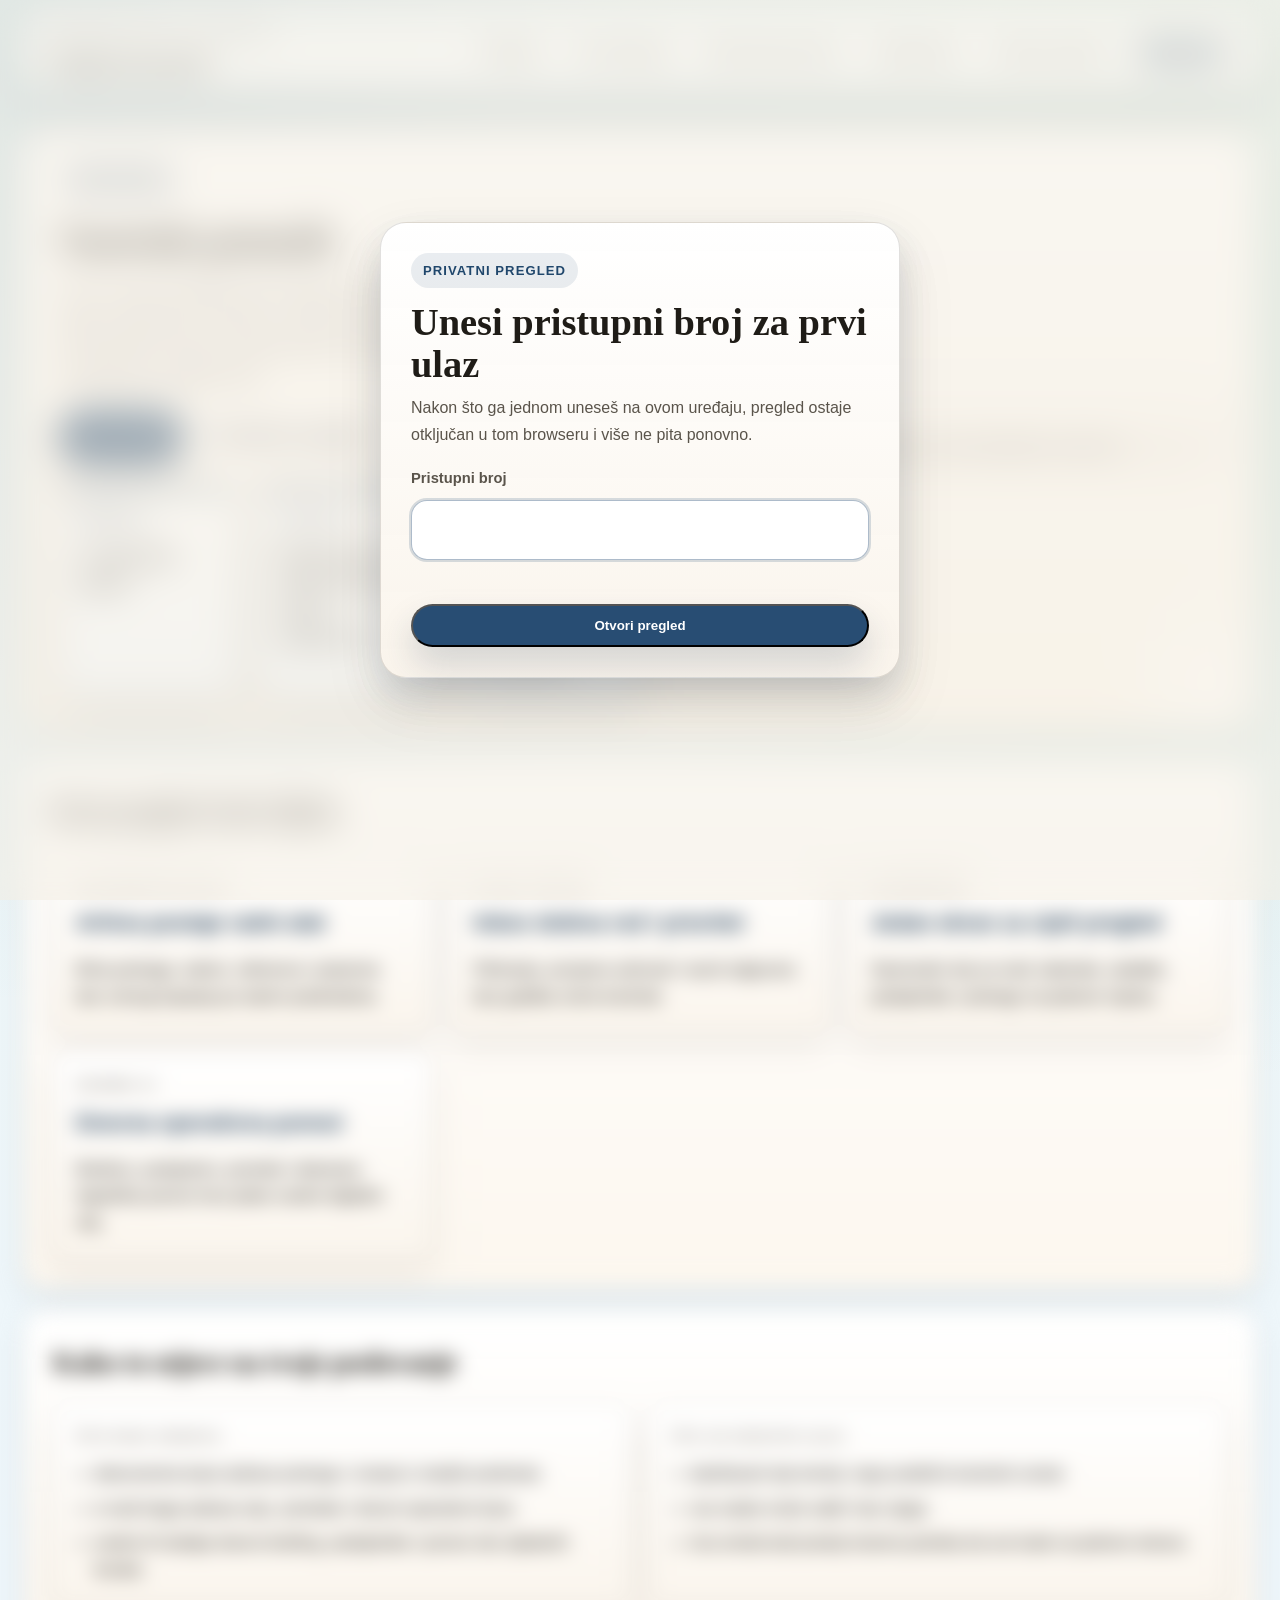
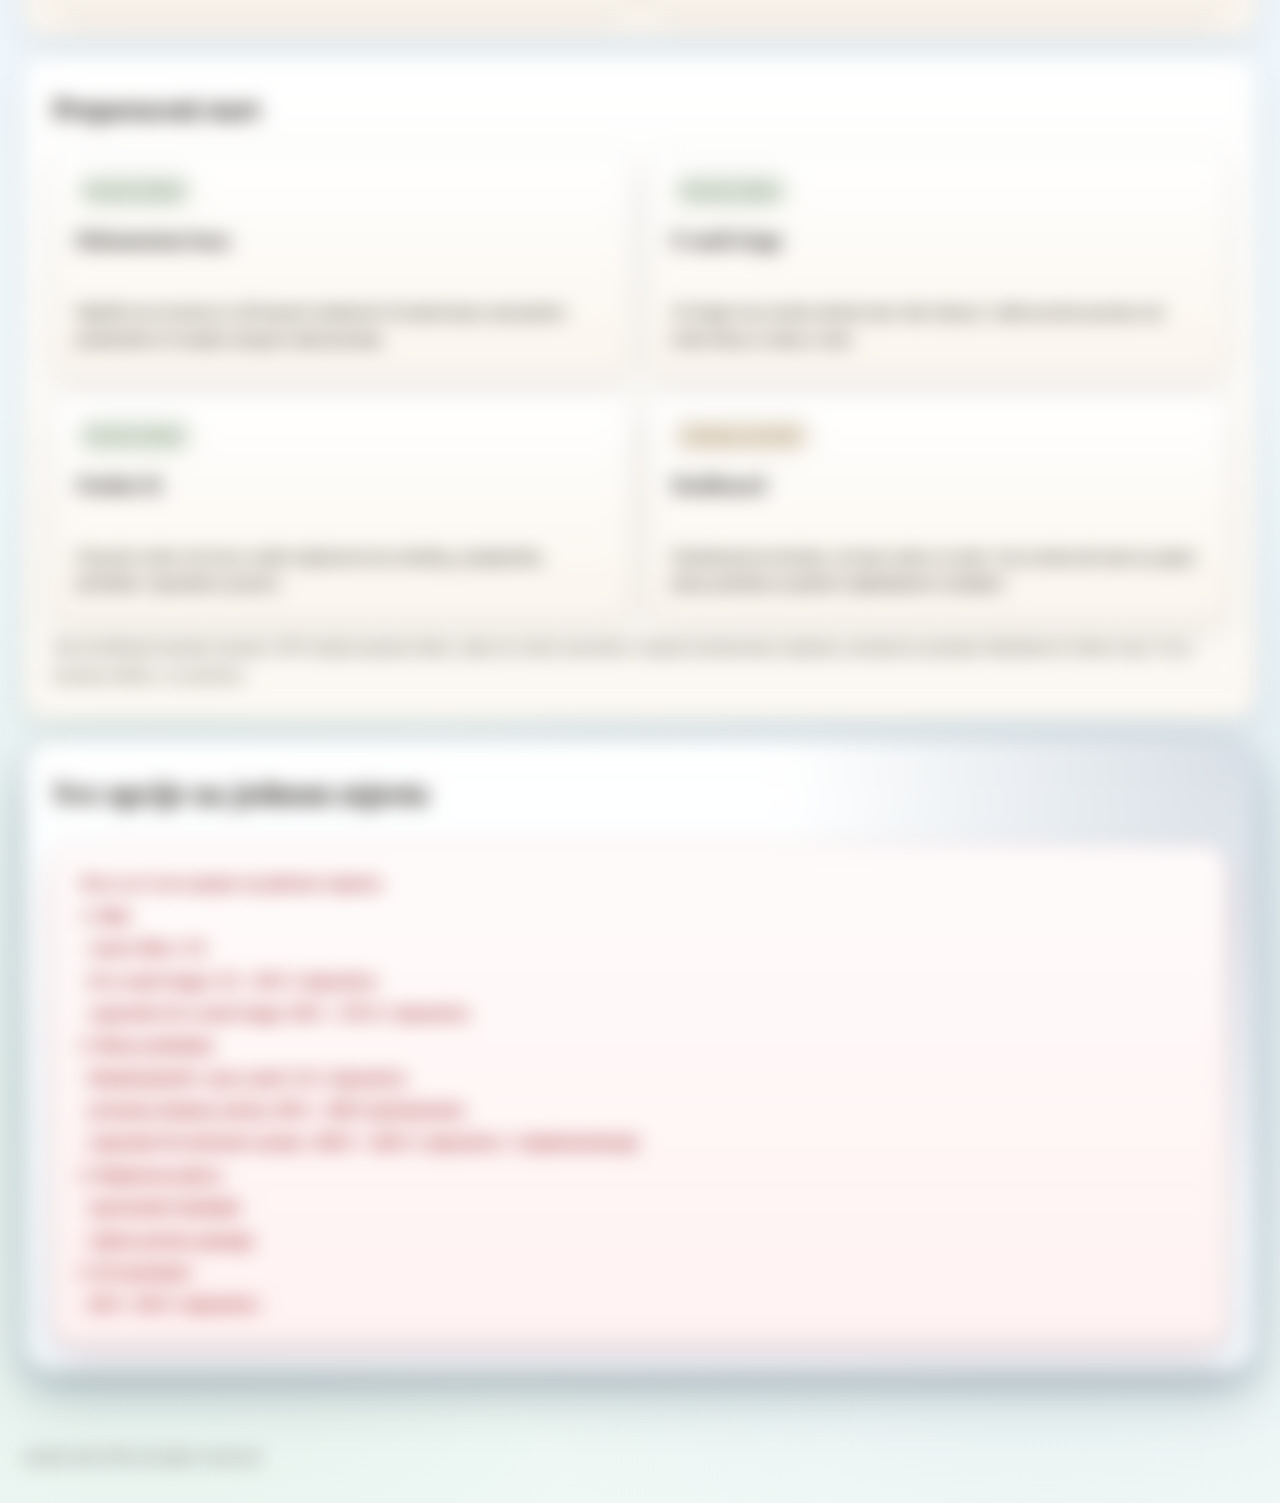
==== commit 32c858ff: "Simplify Andrej conclusion page" ====
--- a/ai-sustav.html
+++ b/ai-sustav.html
@@ -90,8 +90,8 @@
           </div>
         </section>
 
-        <section class="content-panel" data-toc="Kako to sjeda zajedno">
-          <h2>Kako to sjeda zajedno</h2>
+        <section class="content-panel" data-toc="Kako to utjece na tvoje poslovanje">
+          <h2>Kako to utjece na tvoje poslovanje</h2>
           <div class="split-grid">
             <article class="list-card">
               <span class="fact-label">Što radi osnovu</span>
@@ -142,45 +142,24 @@
           </p>
         </section>
 
-        <section class="cta-panel cta-panel--decision" data-toc="Pitanja za odgovor">
-          <h2>Pitanja za odgovor</h2>
-          <p class="lede">
-            Za završnu odluku dovoljno je odgovoriti na četiri točke ispod. Tekst se jednim klikom može pripremiti za mail.
-          </p>
-          <div class="decision-stack">
-            <article class="decision-card">
-              <span class="fact-label">E-mail triage</span>
-              <p>Osnovni filter ili puni AI triage?</p>
-            </article>
-            <article class="decision-card">
-              <span class="fact-label">Dokumentna baza</span>
-              <p>Notebook / hosted LLM pristup ili napredniji serverski setup?</p>
-            </article>
-            <article class="decision-card">
-              <span class="fact-label">Dashboard</span>
-              <p>Da ili ne?</p>
-            </article>
-            <article class="decision-card">
-              <span class="fact-label">Osobni AI</span>
-              <p>Da ili ne?</p>
-            </article>
-          </div>
-          <div class="copy-panel">
-            <button class="button-link" type="button" data-copy-target="zakljucak-mail-copy">Pripremi tekst za mail</button>
-            <span class="copy-feedback" aria-live="polite"></span>
-          </div>
-          <textarea id="zakljucak-mail-copy" class="copy-source" hidden readonly>Odgovori na ponudu:
-
-1. E-mail triage: osnovni filter ili puni AI triage?
-2. Dokumentna baza: notebook / hosted LLM pristup ili napredniji serverski setup?
-3. Dashboard: da ili ne?
-4. Osobni AI: da ili ne?
-
-Praktični komentar:
-- dokumentna baza može krenuti odmah
-- e-mail triage ima smisla odmah
-- osobni AI ima smisla odmah
-- dashboard može doći kasnije ako se pokaže stvarna potreba za jednim ekranom</textarea>
+        <section class="cta-panel cta-panel--decision" data-toc="Sve opcije na jednom mjestu">
+          <h2>Sve opcije na jednom mjestu</h2>
+          <article class="summary-alert-card">
+            <p>Ovo su ti sve opcije na jednom mjestu:</p>
+            <p>1. Mail</p>
+            <p>- samo filter: 0 €</p>
+            <p>- AI e-mail triage: 0 € - 45 € / mjesečno</p>
+            <p>- napredni AI e-mail triage: 90 € - 175 € / mjesečno</p>
+            <p>2. Baza podataka</p>
+            <p>- NotebookLM / case vault: 0 € / mjesečno</p>
+            <p>- privatna lokalna arhiva: 80 € - 100 € jednokratno</p>
+            <p>- napredni AI arhivski sustav: 100 € - 120 € / mjesečno + implementacija</p>
+            <p>3. Nadzorna ploca</p>
+            <p>- opcionalni dodatak</p>
+            <p>- cijena prema opsegu</p>
+            <p>4. AI assistant</p>
+            <p>- 25 € - 50 € / mjesečno</p>
+          </article>
         </section>
       </div>
     </div>
@@ -188,7 +167,7 @@
 
   <footer class="site-footer">
     <div class="site-footer-inner">
-      <p>Izvorni dokument: <a href="Ai Sustav.pdf">Ai Sustav.pdf</a></p>
+      <p>Studio Dali 2025 all rights reserved</p>
     </div>
   </footer>
 
--- a/styles.css
+++ b/styles.css
@@ -561,6 +561,30 @@
   pointer-events: none;
 }
 
+.summary-alert-card {
+  border-radius: 22px;
+  padding: 24px 26px;
+  border: 1px solid rgba(170, 43, 43, 0.24);
+  background:
+    linear-gradient(180deg, rgba(255, 251, 251, 0.98), rgba(255, 241, 241, 0.96)),
+    #fff;
+  box-shadow:
+    0 18px 36px rgba(120, 20, 20, 0.1),
+    0 10px 20px rgba(170, 43, 43, 0.08);
+}
+
+.summary-alert-card p {
+  margin: 0;
+  color: #9d2020;
+  font-size: 1.03rem;
+  font-weight: 800;
+  line-height: 1.6;
+}
+
+.summary-alert-card p + p {
+  margin-top: 6px;
+}
+
 .surface-strong {
   background:
     linear-gradient(180deg, rgba(255, 255, 255, 0.99), rgba(251, 247, 241, 0.94)),
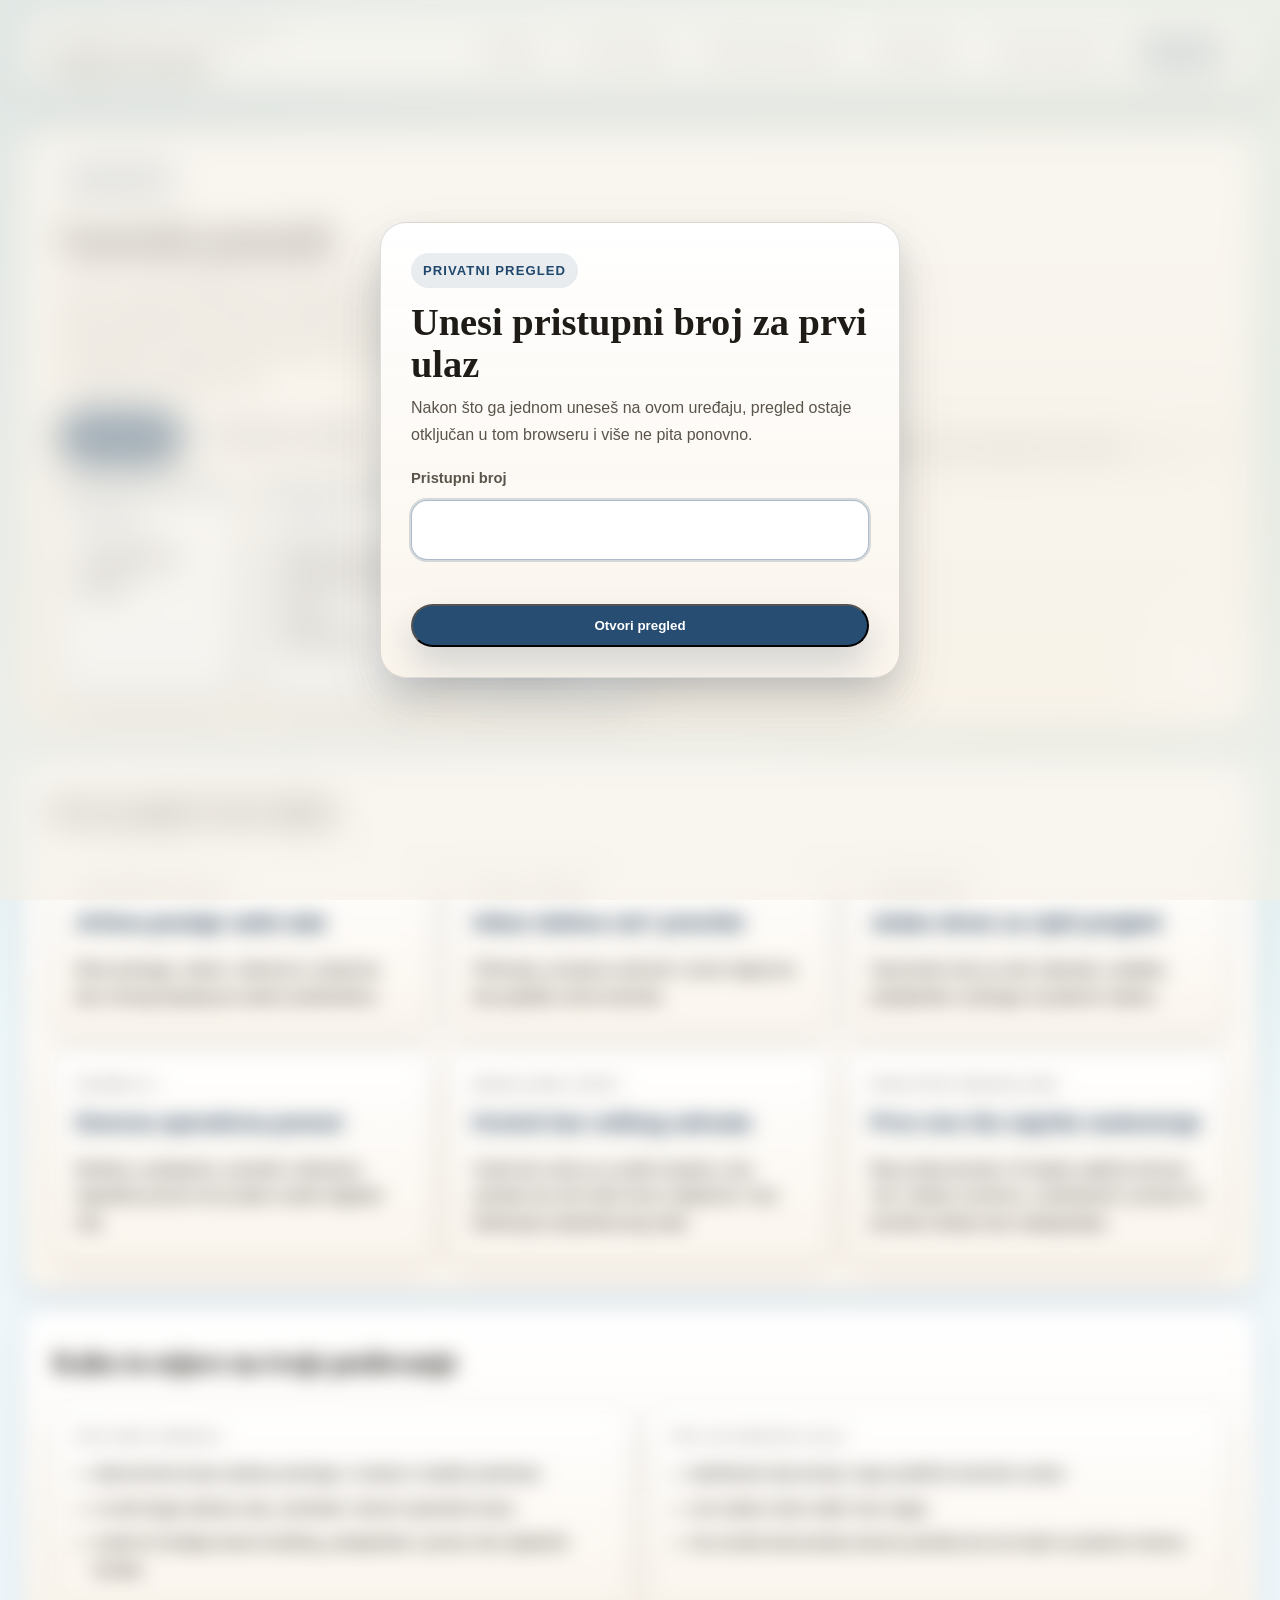
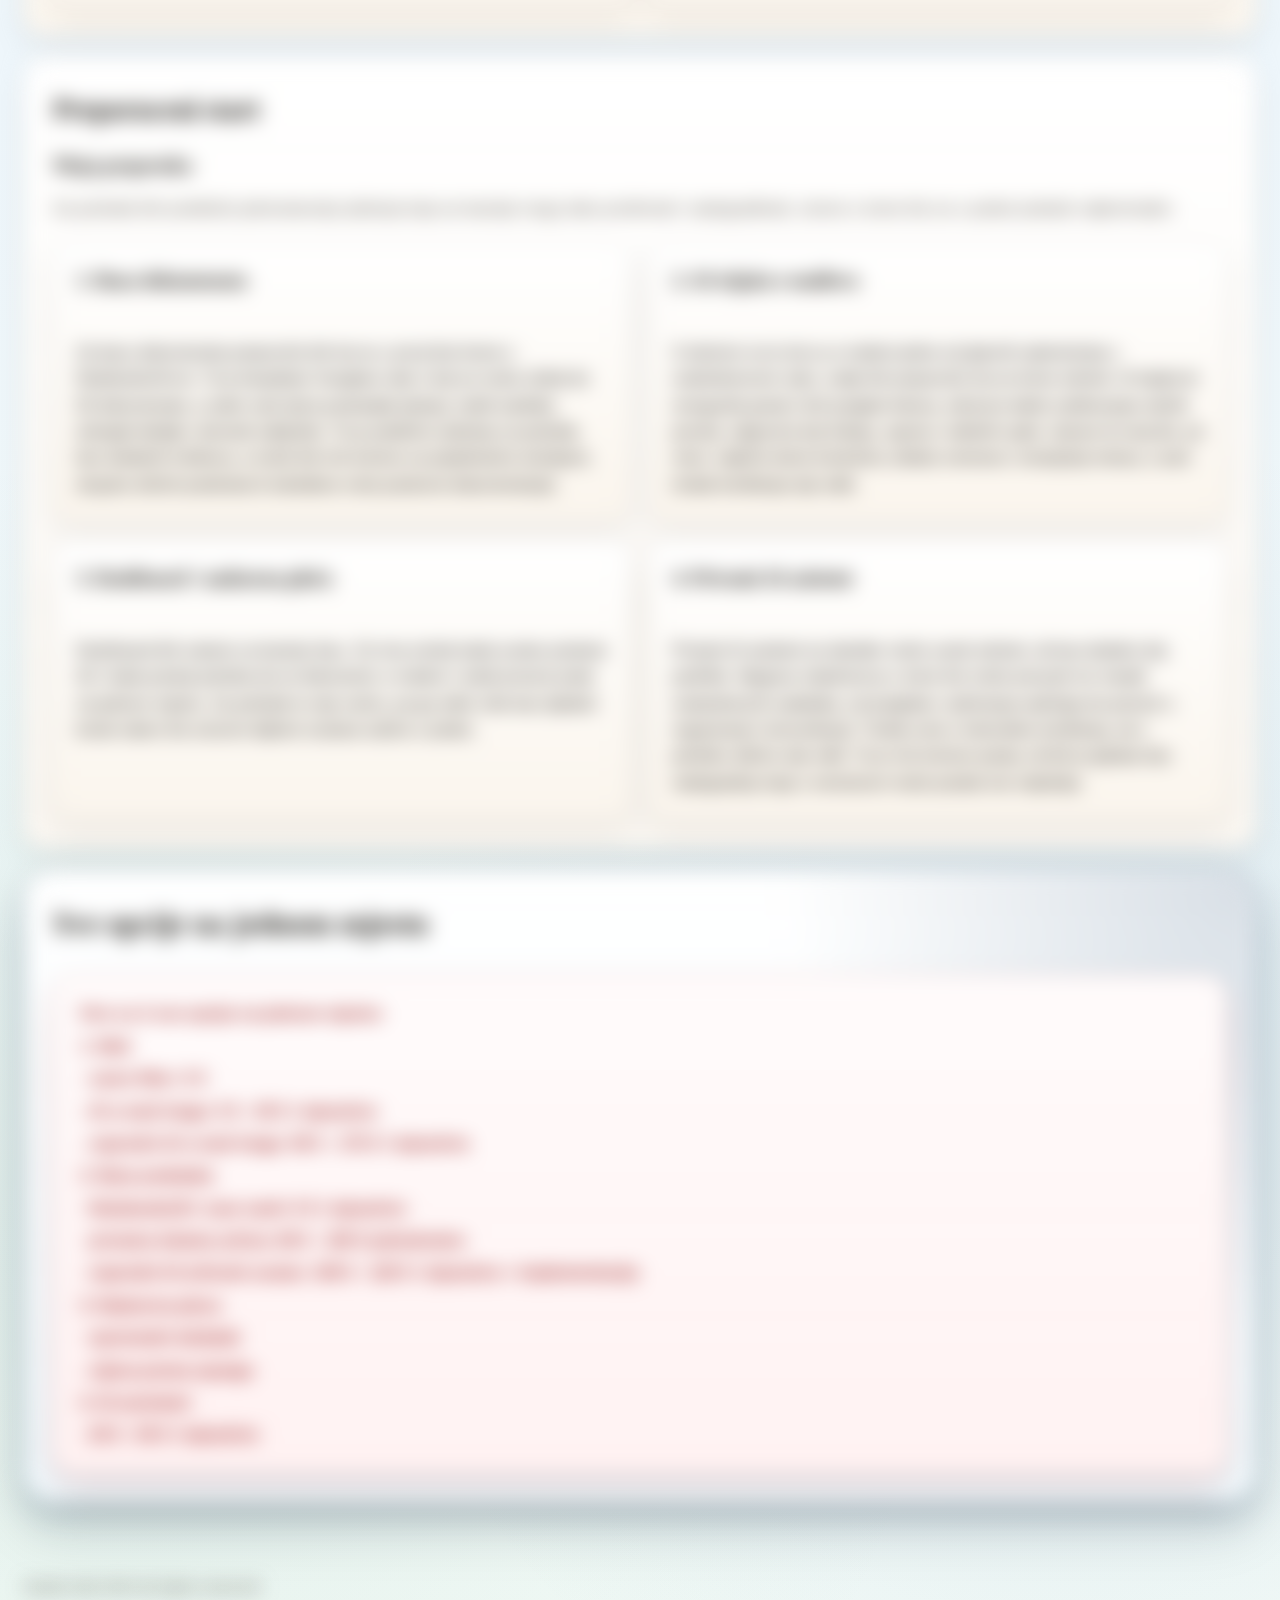
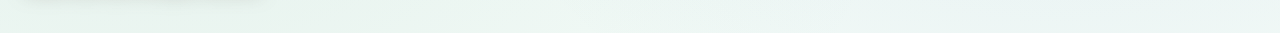
==== commit f4d32952: "Update homepage CTA and conclusion summary" ====
--- a/ai-sustav.html
+++ b/ai-sustav.html
@@ -87,6 +87,16 @@
               <strong>Dnevna operativna pomoć</strong>
               <p>Briefinzi, podsjetnici, prioriteti i diskretna logistička pomoć kroz jedan osobni digitalni sloj.</p>
             </article>
+            <article class="fact-card">
+              <span class="fact-label">Modularni start</span>
+              <strong>Krećeš bez velikog zahvata</strong>
+              <p>Svaki dio može se uvoditi zasebno, bez potrebe da svih četiri krenu odjednom i bez blokiranja svakodnevnog rada.</p>
+            </article>
+            <article class="fact-card">
+              <span class="fact-label">Praktični redoslijed</span>
+              <strong>Prvo ono što najviše rasterećuje</strong>
+              <p>Baza dokumenata i AI trijaža najbrže donose red i uštedu vremena, a dashboard i privatni AI prirodno dolaze kao nadogradnja.</p>
+            </article>
           </div>
         </section>
 
@@ -114,32 +124,29 @@
 
         <section class="content-panel surface-strong" data-toc="Preporuceni start">
           <h2>Preporuceni start</h2>
+          <h3>Moja preporuka</h3>
+          <p class="lede">
+            Za početak bih predložio jednostavnija rješenja koja se kasnije mogu lako proširivati i nadograđivati,
+            ovisno o tome što se u praksi pokaže najkorisnijim.
+          </p>
           <div class="recommend-grid">
             <article class="recommend-card">
-              <span class="decision-pill decision-pill--now">Krenuti odmah</span>
-              <h3>Dokumentna baza</h3>
-              <p>Najčišći prvi korak je LLM-based notebook ili hosted baza nad jednim predmetom ili manjim skupom dokumenata.</p>
+              <h3>1. Baza dokumenata</h3>
+              <p>Za bazu dokumenata preporučio bih da se u prvoj fazi krene s NotebookLM-om. To je besplatan Googleov alat u koji se može učitati do 50 dokumenata, a zatim nad njima postavljati pitanja, tražiti sažetke, izdvajati detalje i donositi zaključke. To je praktično rješenje za početak, bez dodatnih troškova, a može biti vrlo korisno za pojedinačne slučajeve, skupine sličnih predmeta ili određene vrste poslovne dokumentacije.</p>
             </article>
             <article class="recommend-card">
-              <span class="decision-pill decision-pill--now">Krenuti odmah</span>
-              <h3>E-mail triage</h3>
-              <p>AI triage ima smisla odmah ako više inboxa i veliki promet poruka već troše fokus iz dana u dan.</p>
+              <h3>2. AI trijaža e-mailova</h3>
+              <p>S obzirom na to da su e-mailovi jedno od glavnih opterećenja u svakodnevnom radu, ovdje bih preporučio da se krene odmah. AI trijaža bi omogućila jasniji i brži pregled inboxa, odnosno lakše razlikovanje važnih poruka, odgovora koji čekaju, spama i nebitnih upita. Upravo bi ovaj dio, po meni, najbrže donio konkretnu uštedu vremena i smanjenje stresa, a sam trošak korištenja nije velik.</p>
             </article>
             <article class="recommend-card">
-              <span class="decision-pill decision-pill--now">Krenuti odmah</span>
-              <h3>Osobni AI</h3>
-              <p>Ovaj dio može vrlo brzo vratiti vrijednost kroz briefing, podsjetnike, prioritete i operativnu pomoć.</p>
+              <h3>3. Dashboard / nadzorna ploča</h3>
+              <p>Dashboard bih ostavio za kasniju fazu. On ima smisla kada sustav postane širi i kada postoji potreba da se dokumenti, e-mailovi i ostali procesi prate na jednom mjestu. Za početak to nije nužno, pa ga vidim više kao sljedeći korak nakon što osnovni dijelovi sustava zažive u praksi.</p>
             </article>
             <article class="recommend-card">
-              <span class="decision-pill decision-pill--later">Kasnije po potrebi</span>
-              <h3>Dashboard</h3>
-              <p>Dashboard je koristan, ali nije nužan za start. Ima smisla tek kad se pojavi jasna potreba za jednim objedinjenim sučeljem.</p>
+              <h3>4. Privatni AI asistent</h3>
+              <p>Privatni AI asistent se također može uvesti odmah, ali kao dodatni sloj podrške. Njegova vrijednost je u tome što može preuzeti niz manjih svakodnevnih zadataka, od pregleda i sažimanja sadržaja do pomoći u organizaciji i komunikaciji. Trošak ovisi o intenzitetu korištenja, ali u početku obično nije velik. To je vrlo korisna opcija, ali bih je gledao kao nadogradnju koja s vremenom može postati sve vrijednija.</p>
             </article>
           </div>
-          <p class="muted">
-            Ako korištenje kasnije naraste i API trošak postane bitan, tada se može razmotriti i lokalna hardverska varijanta,
-            primjerice poseban MacBook ili sličan stroj. To je kasnija odluka, ne početna.
-          </p>
         </section>
 
         <section class="cta-panel cta-panel--decision" data-toc="Sve opcije na jednom mjestu">
--- a/styles.css
+++ b/styles.css
@@ -259,6 +259,18 @@
   gap: 22px;
 }
 
+.intro-note {
+  width: 100%;
+  max-width: none;
+  padding: 14px 16px;
+  border-radius: 18px;
+  border: 1px solid rgba(44, 39, 31, 0.12);
+  background:
+    linear-gradient(180deg, rgba(255, 255, 255, 0.98), rgba(248, 243, 236, 0.92)),
+    #fff;
+  box-shadow: 0 14px 28px rgba(49, 38, 20, 0.08);
+}
+
 .friendly-note {
   max-width: 74ch;
   margin: 0;
@@ -266,22 +278,37 @@
   font-size: 1.08rem;
 }
 
+.hero .overview-title {
+  width: 100%;
+  max-width: none;
+  margin: 0 auto;
+  text-align: center;
+  font-family: var(--font-display);
+  font-size: clamp(1.05rem, 2.2vw, 2rem);
+  font-weight: 700;
+  line-height: 1.05;
+  letter-spacing: -0.02em;
+  word-spacing: 0.08em;
+  white-space: nowrap;
+}
+
 .intro-greeting,
 .intro-copy {
   margin: 0;
+  font-weight: 700;
 }
 
 .intro-greeting {
-  font-size: 1.4rem;
-  line-height: 1.2;
+  font-size: 12px;
+  line-height: 1.35;
   color: var(--ink);
 }
 
 .intro-copy {
-  max-width: 78ch;
-  color: var(--ink-soft);
-  font-size: 1rem;
-  line-height: 1.65;
+  max-width: none;
+  color: var(--ink);
+  font-size: 12px;
+  line-height: 1.55;
 }
 
 .offer-overview-grid {
@@ -1367,6 +1394,11 @@
     font-size: 2.4rem;
   }
 
+  .hero .overview-title {
+    font-size: 1.05rem;
+    white-space: normal;
+  }
+
   .offer-card__footer {
     align-items: flex-start;
     flex-direction: column;
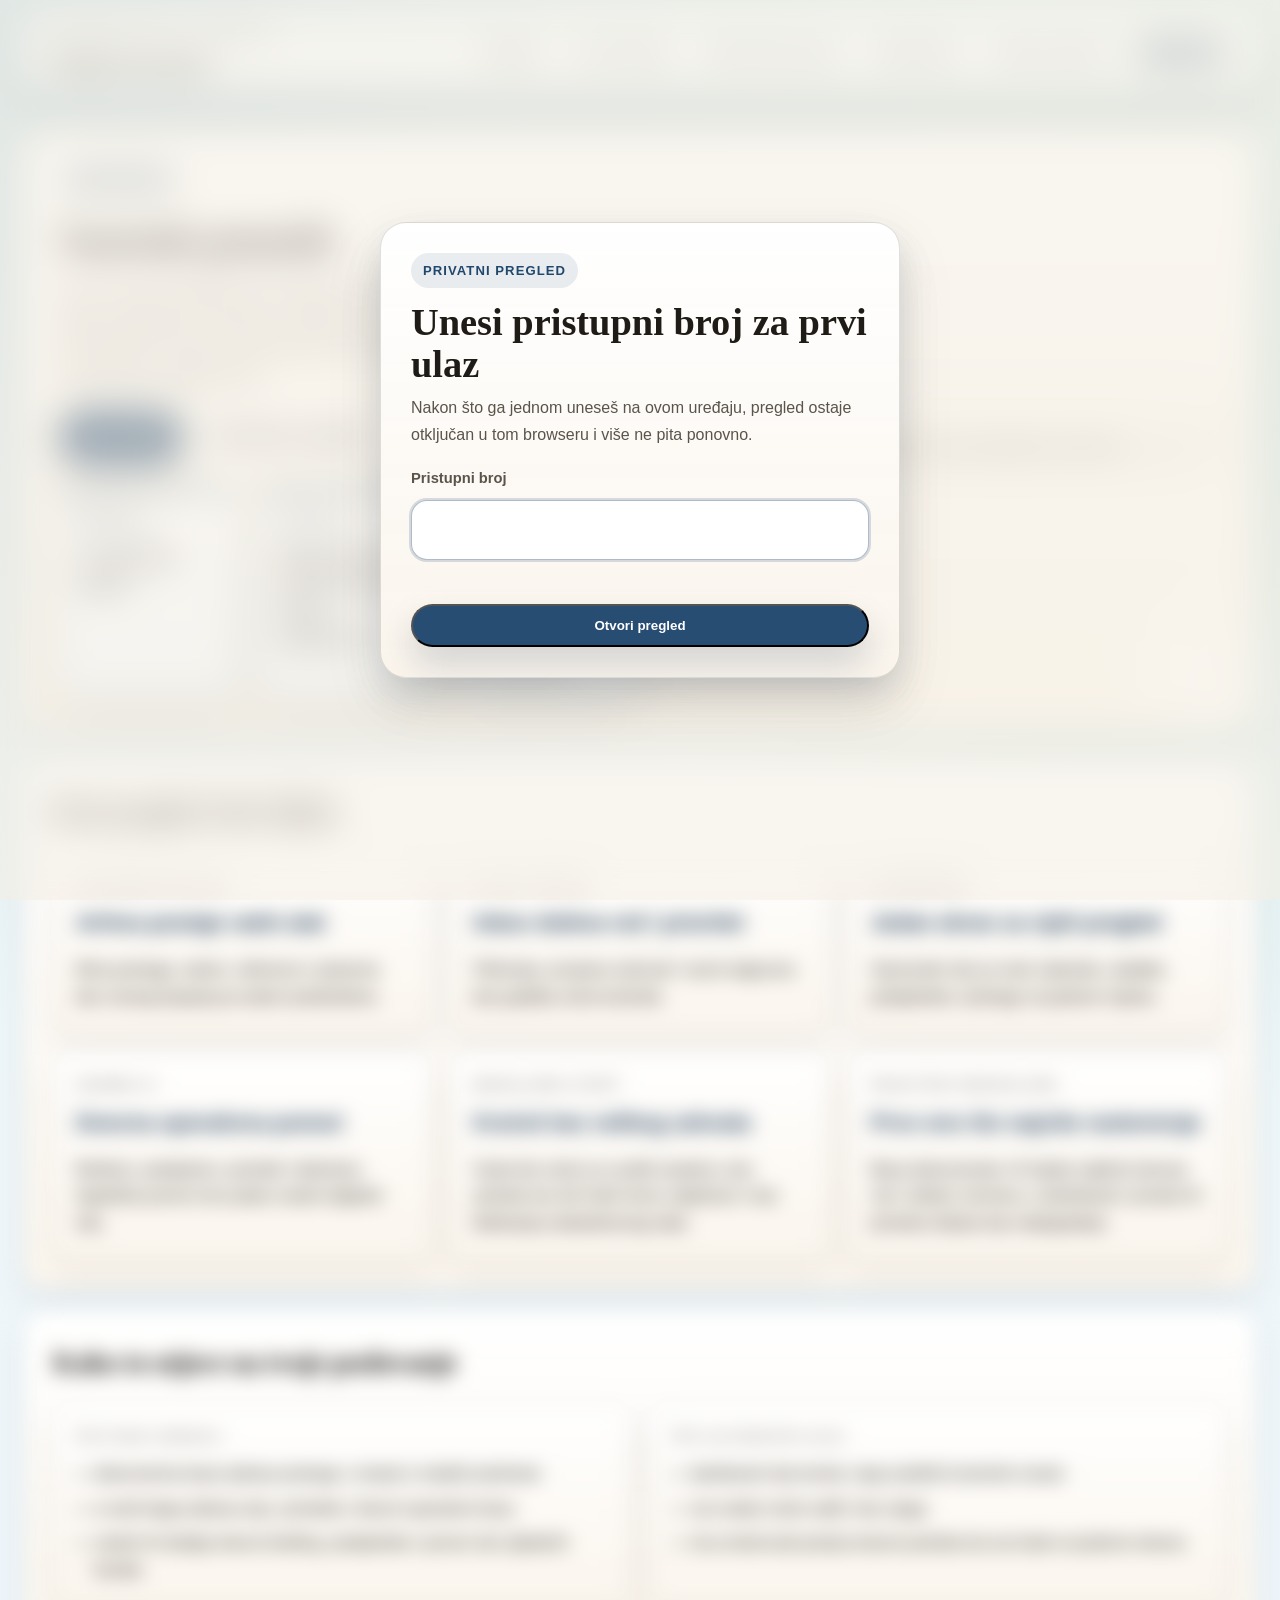
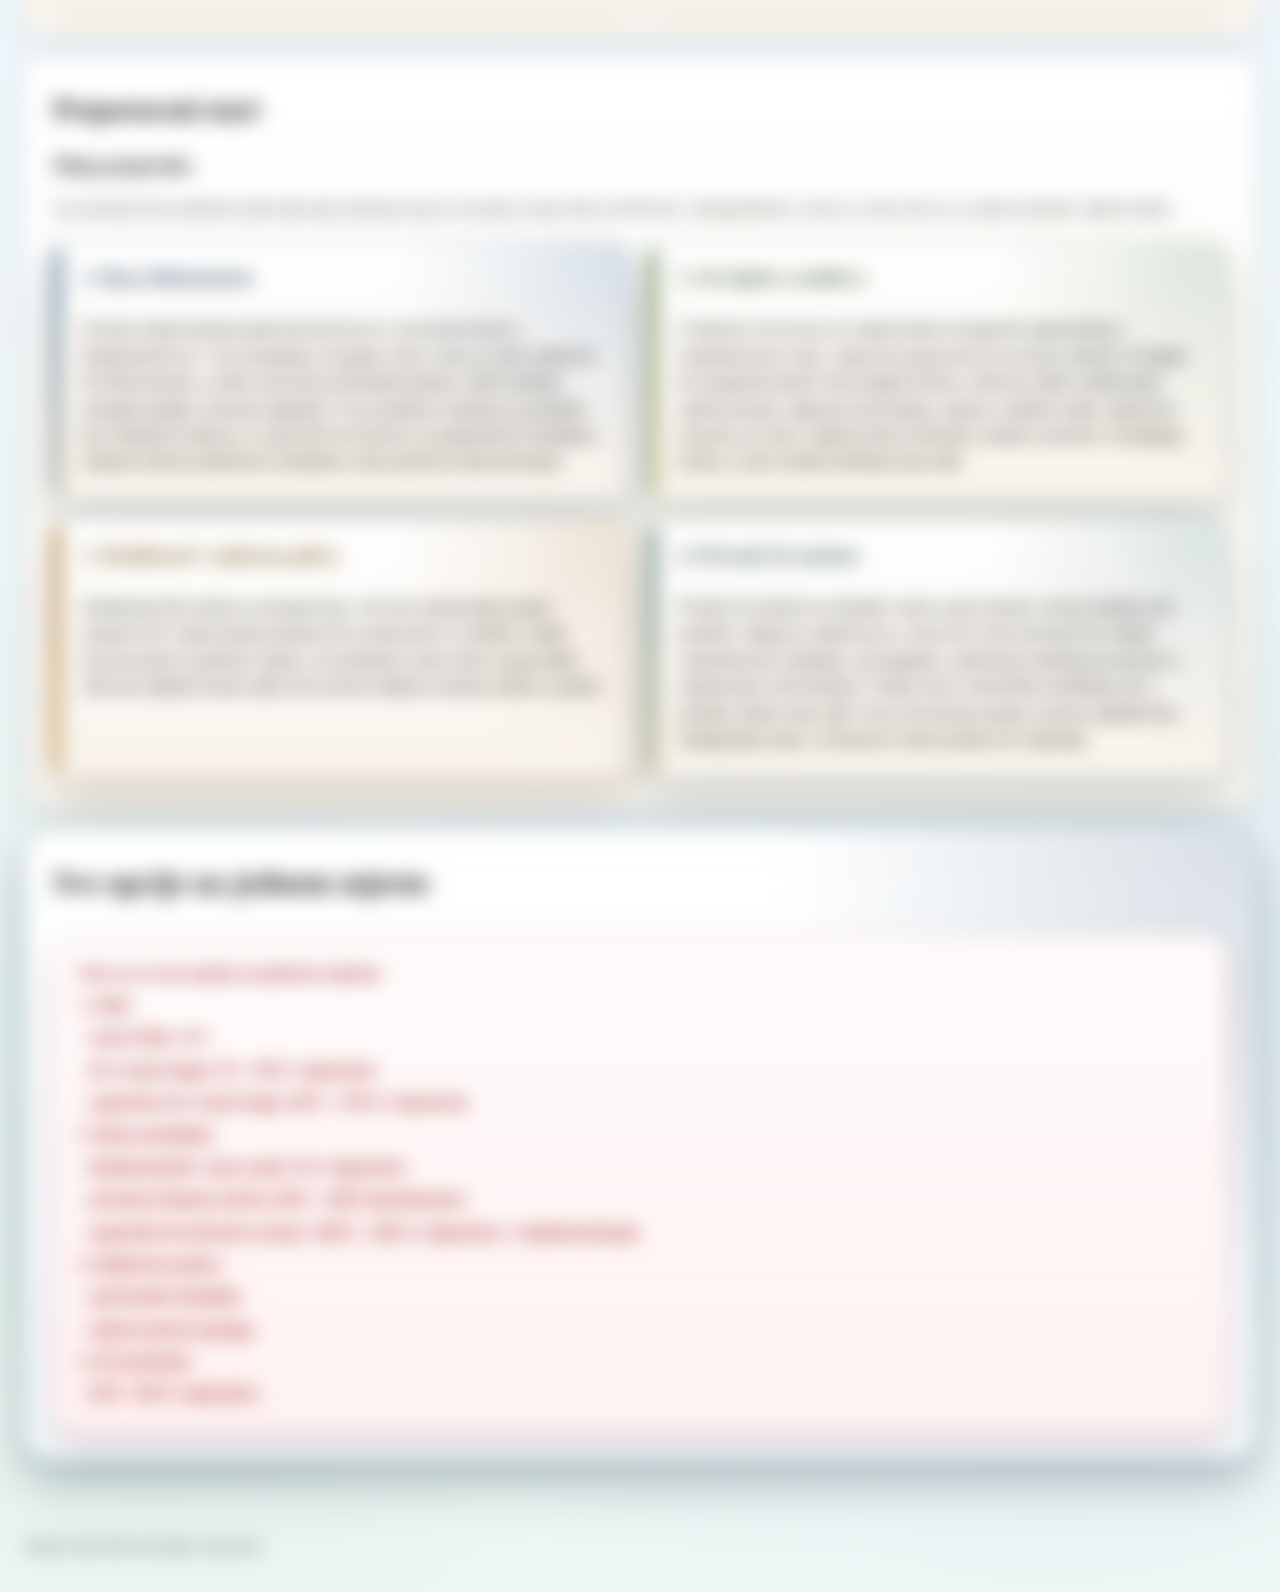
==== commit a1980c92: "Highlight recommended start cards" ====
--- a/ai-sustav.html
+++ b/ai-sustav.html
@@ -4,7 +4,7 @@
   <meta charset="UTF-8">
   <meta name="viewport" content="width=device-width, initial-scale=1.0">
   <title>Zakljucak | Ponuda za Andreja</title>
-  <link rel="stylesheet" href="styles.css">
+  <link rel="stylesheet" href="styles.css?v=20260315a">
   <link rel="icon" href="favicon.svg" type="image/svg+xml">
 </head>
 <body class="theme-system">
--- a/styles.css
+++ b/styles.css
@@ -511,22 +511,120 @@
 }
 
 .recommend-card {
+  --recommend-accent: #4d7eab;
   display: flex;
+  position: relative;
+  overflow: hidden;
   flex-direction: column;
-  gap: 14px;
+  gap: 16px;
   border-radius: 20px;
-  padding: 22px;
-  border: 1px solid rgba(44, 39, 31, 0.12);
+  padding: 24px 24px 24px 28px;
+  border: 1px solid color-mix(in srgb, var(--recommend-accent) 28%, rgba(44, 39, 31, 0.12));
   background:
-    linear-gradient(180deg, rgba(255, 255, 255, 0.98), rgba(250, 244, 235, 0.92)),
+    radial-gradient(circle at top right, color-mix(in srgb, var(--recommend-accent) 18%, rgba(255, 255, 255, 0)) 0, transparent 38%),
+    linear-gradient(180deg, rgba(255, 255, 255, 0.995), rgba(248, 242, 234, 0.96)),
     #fff;
-  box-shadow: var(--shadow-soft);
+  box-shadow:
+    inset 0 1px 0 rgba(255, 255, 255, 0.88),
+    0 26px 56px rgba(17, 30, 41, 0.12),
+    0 14px 32px color-mix(in srgb, var(--recommend-accent) 15%, rgba(17, 30, 41, 0));
+  transition: transform 180ms ease, box-shadow 180ms ease, border-color 180ms ease;
+  animation: recommendGlow 8s ease-in-out infinite;
+}
+
+.recommend-card::before {
+  content: "";
+  position: absolute;
+  inset: 0 auto 0 0;
+  width: 7px;
+  background: linear-gradient(180deg, var(--recommend-accent), color-mix(in srgb, var(--recommend-accent) 42%, #f0c777));
+}
+
+.recommend-card::after {
+  content: "";
+  position: absolute;
+  top: -28%;
+  right: -12%;
+  width: 180px;
+  height: 180px;
+  border-radius: 50%;
+  background: radial-gradient(circle, color-mix(in srgb, var(--recommend-accent) 20%, rgba(255, 255, 255, 0.88)) 0, rgba(255, 255, 255, 0) 72%);
+  opacity: 0.55;
+  pointer-events: none;
+  animation: recommendSheen 9s ease-in-out infinite;
+}
+
+.recommend-card:hover,
+.recommend-card:focus-within {
+  transform: translateY(-8px);
+  border-color: color-mix(in srgb, var(--recommend-accent) 44%, rgba(44, 39, 31, 0.12));
+  box-shadow:
+    inset 0 1px 0 rgba(255, 255, 255, 0.94),
+    0 34px 72px rgba(17, 30, 41, 0.16),
+    0 18px 38px color-mix(in srgb, var(--recommend-accent) 22%, rgba(17, 30, 41, 0));
+}
+
+.recommend-card:nth-child(1) {
+  --recommend-accent: #3f6e95;
+  animation-delay: 0s;
+}
+
+.recommend-card:nth-child(2) {
+  --recommend-accent: #5c8453;
+  animation-delay: 1.2s;
+}
+
+.recommend-card:nth-child(3) {
+  --recommend-accent: #a67834;
+  animation-delay: 2.4s;
+}
+
+.recommend-card:nth-child(4) {
+  --recommend-accent: #4c7c77;
+  animation-delay: 3.6s;
 }
 
 .recommend-card h3 {
   margin: 0;
   font-family: var(--font-display);
   font-size: 1.55rem;
+  line-height: 1.14;
+  color: color-mix(in srgb, var(--recommend-accent) 72%, #1f1c17);
+}
+
+.recommend-card p {
+  margin: 0;
+  color: var(--ink);
+}
+
+@keyframes recommendGlow {
+  0%,
+  100% {
+    box-shadow:
+      inset 0 1px 0 rgba(255, 255, 255, 0.88),
+      0 26px 56px rgba(17, 30, 41, 0.12),
+      0 14px 32px color-mix(in srgb, var(--recommend-accent) 15%, rgba(17, 30, 41, 0));
+  }
+
+  50% {
+    box-shadow:
+      inset 0 1px 0 rgba(255, 255, 255, 0.92),
+      0 30px 64px rgba(17, 30, 41, 0.14),
+      0 18px 36px color-mix(in srgb, var(--recommend-accent) 20%, rgba(17, 30, 41, 0));
+  }
+}
+
+@keyframes recommendSheen {
+  0%,
+  100% {
+    transform: translate3d(0, 0, 0) scale(1);
+    opacity: 0.42;
+  }
+
+  50% {
+    transform: translate3d(-10%, 10%, 0) scale(1.08);
+    opacity: 0.72;
+  }
 }
 
 .decision-pill {
@@ -1423,7 +1521,9 @@
 }
 
 @media (prefers-reduced-motion: reduce) {
-  .offer-card {
+  .offer-card,
+  .recommend-card,
+  .recommend-card::after {
     animation: none;
   }
 }
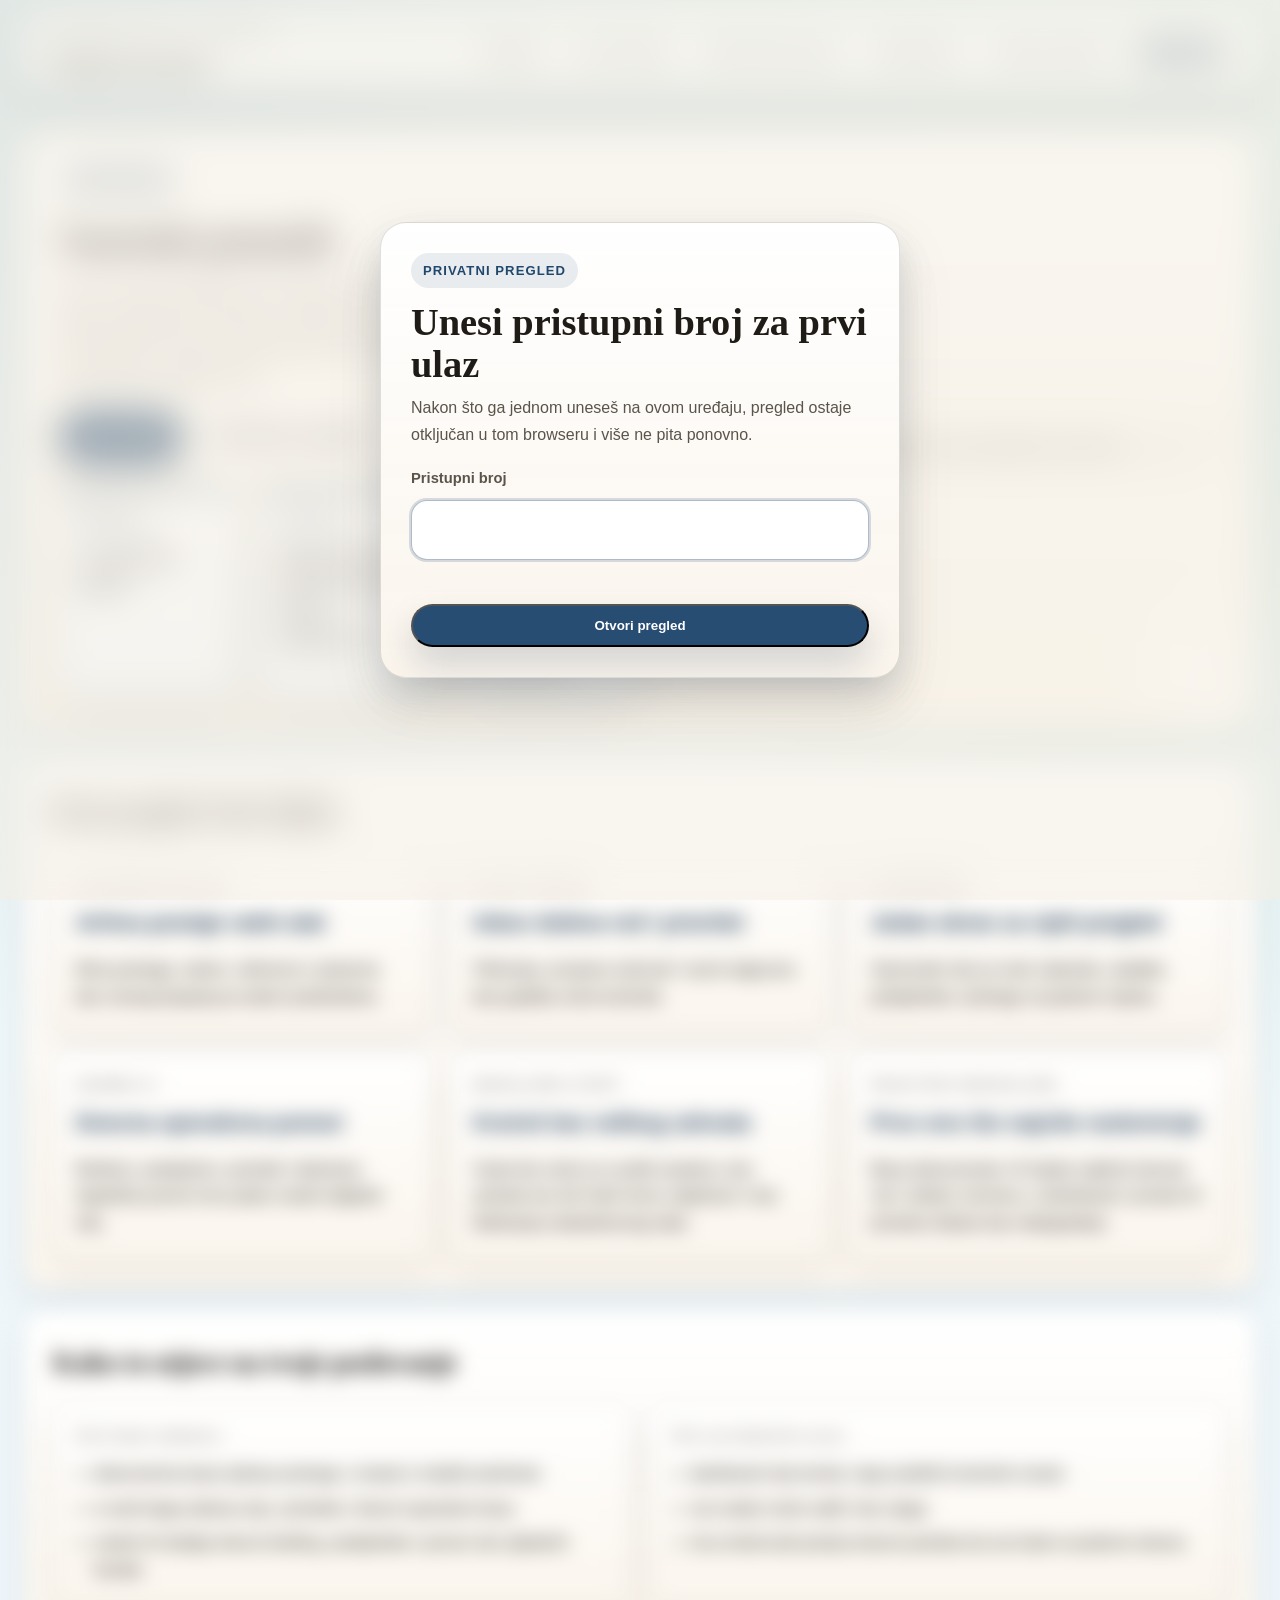
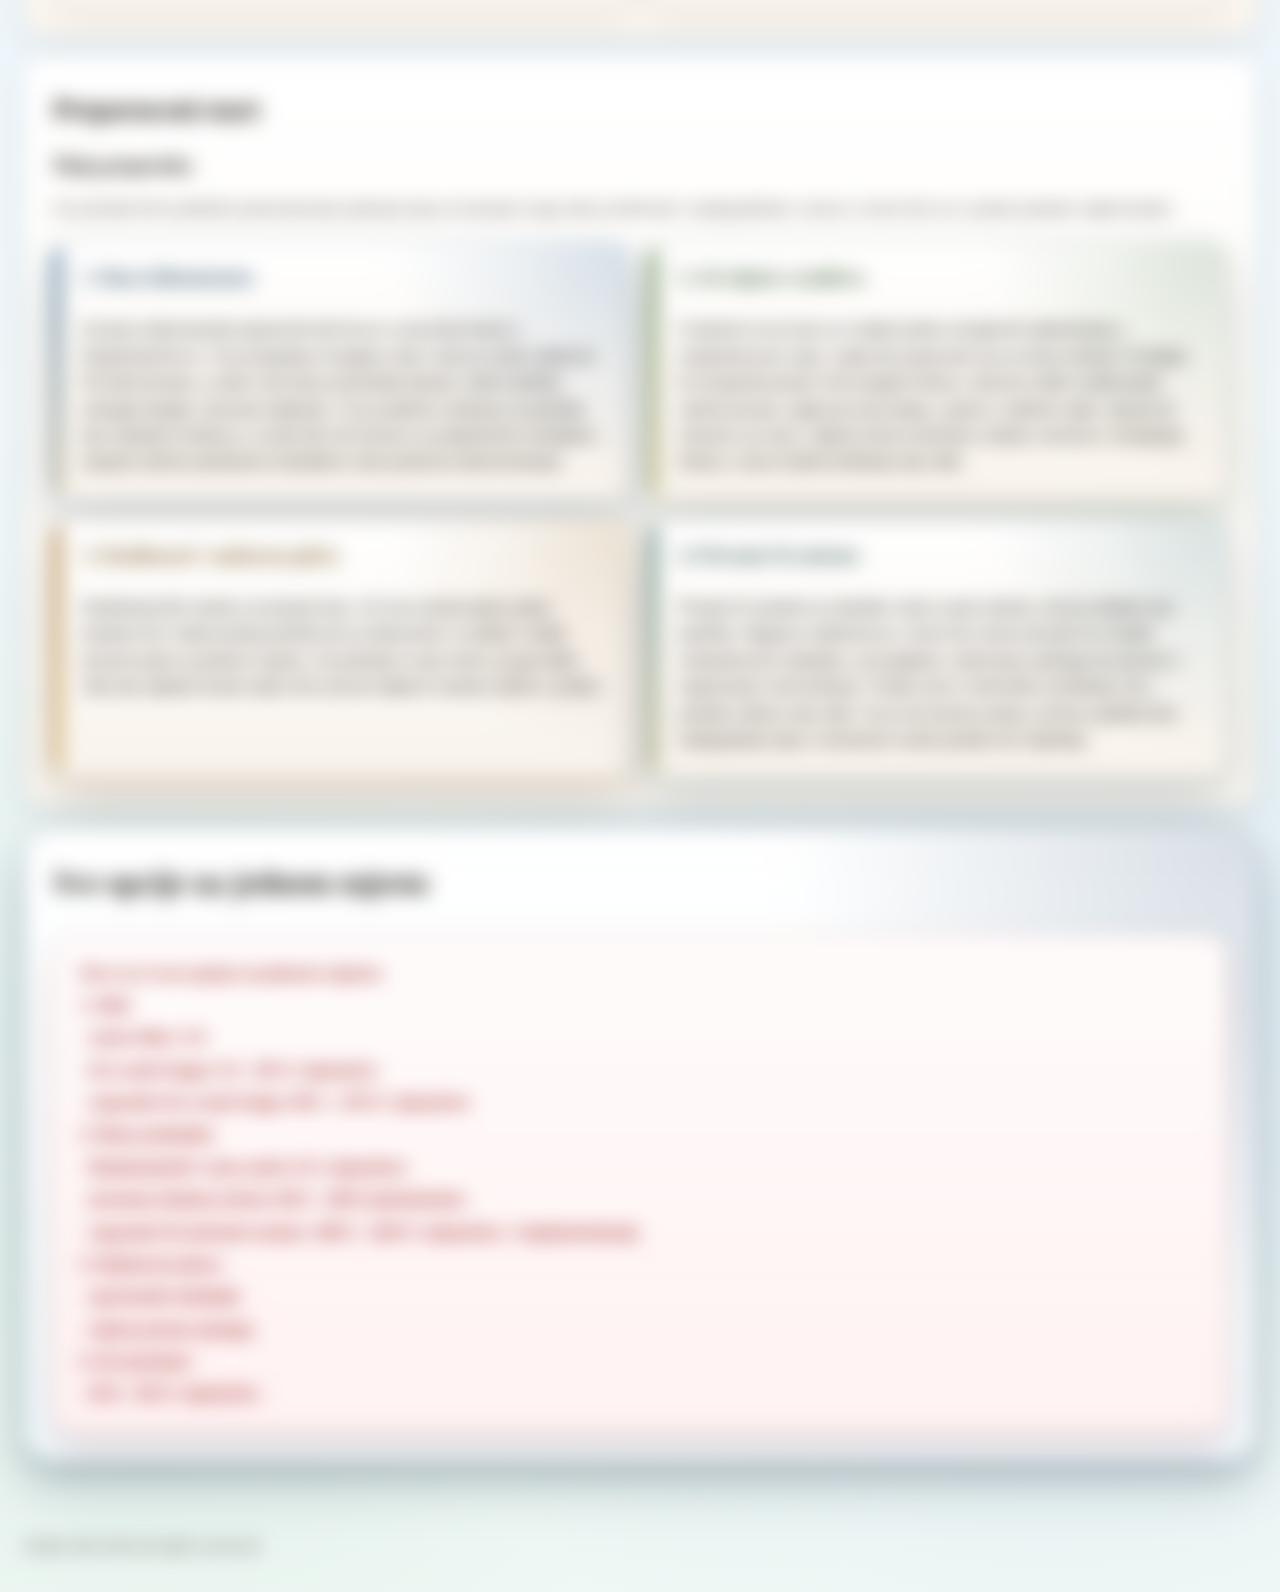
==== commit 22b5bfc6: "Update footer year from 2025 to 2026" ====
--- a/ai-sustav.html
+++ b/ai-sustav.html
@@ -174,7 +174,7 @@
 
   <footer class="site-footer">
     <div class="site-footer-inner">
-      <p>Studio Dali 2025 all rights reserved</p>
+      <p>Studio Dali 2026 all rights reserved</p>
     </div>
   </footer>
 
